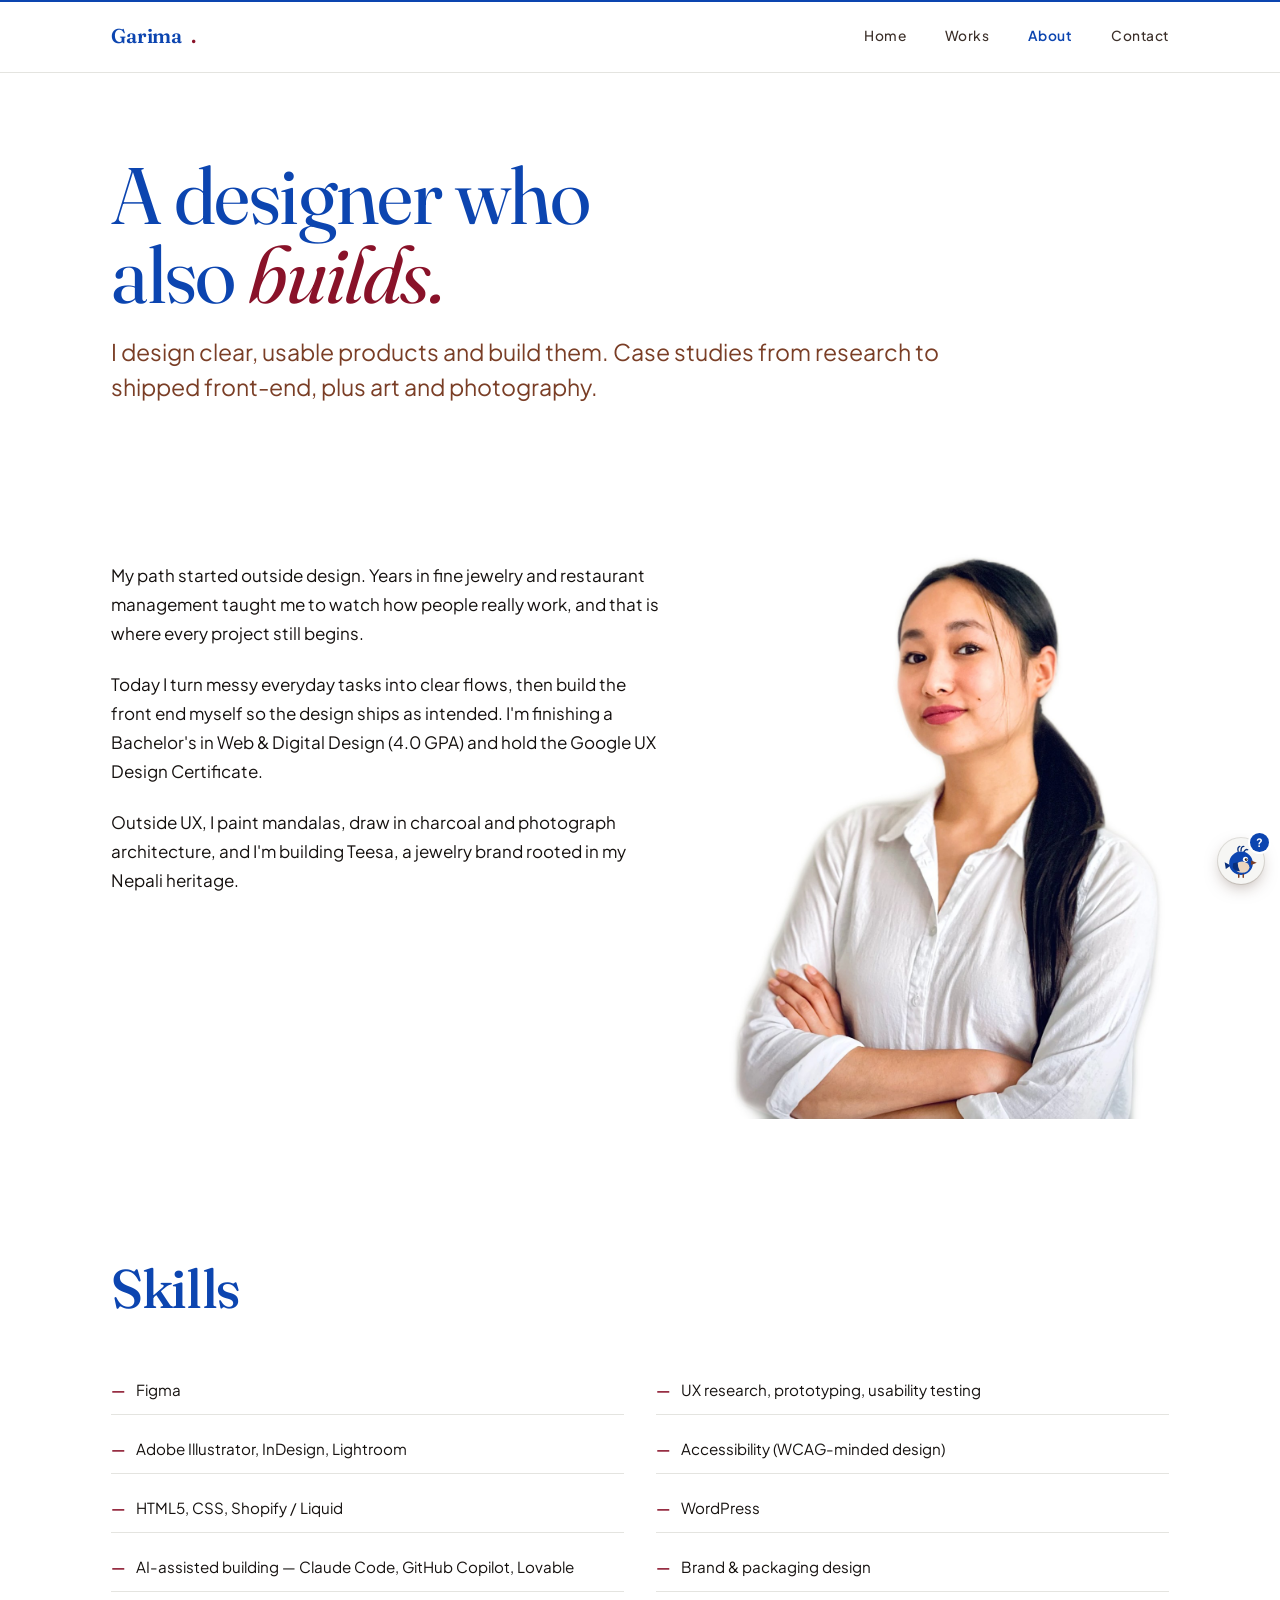
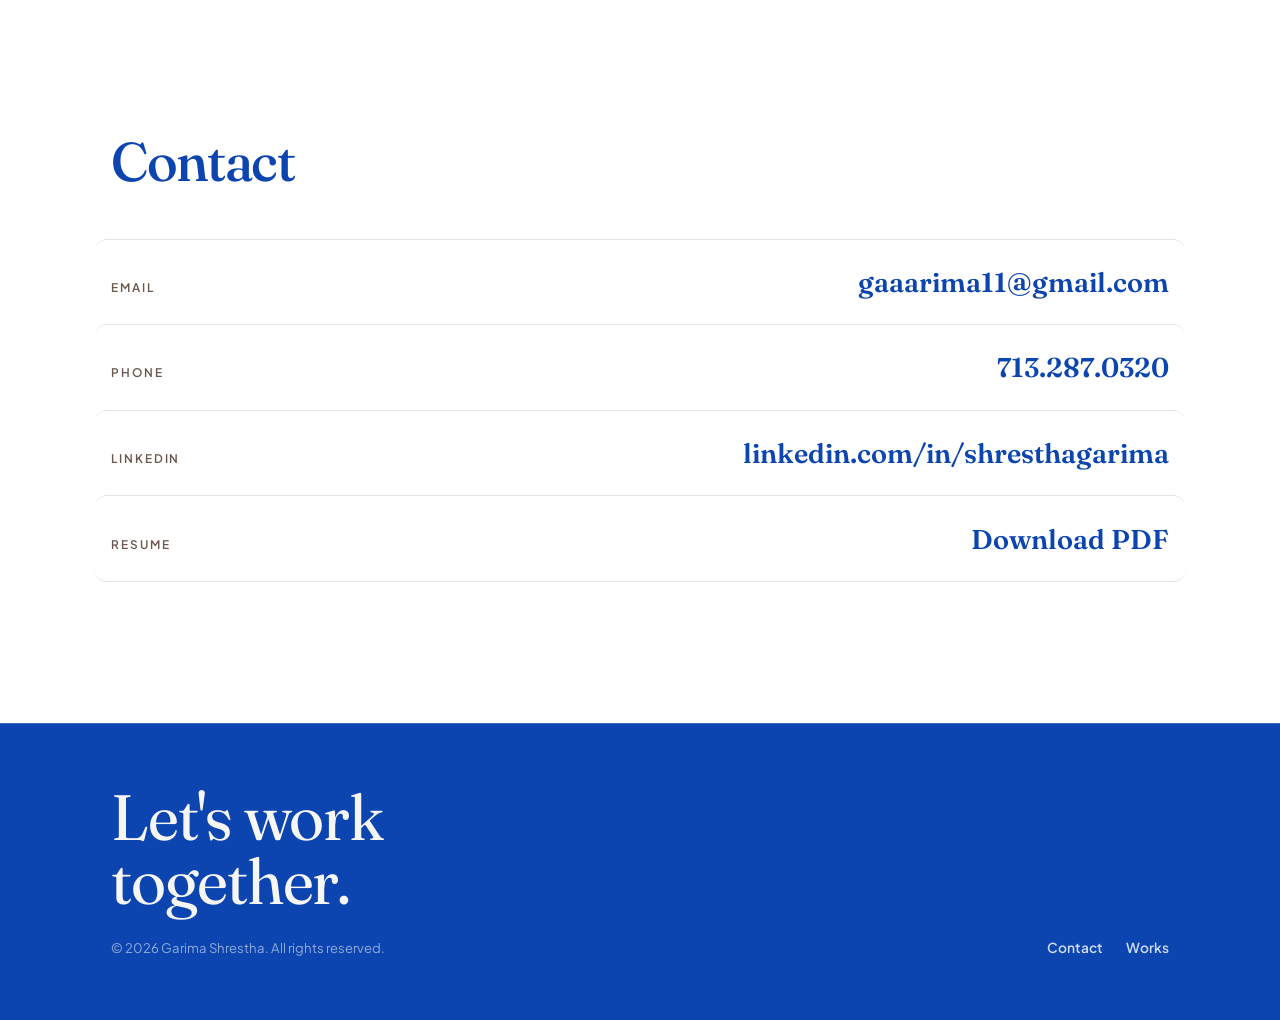
==== about.html @ 4a45112f "About: first paragraph matches the body text size and colour Co-Authored-By: Claude Opus 5.5 <norepl" ====
<!DOCTYPE html>
<html lang="en">
<head>
  <meta charset="UTF-8" />
  <meta name="viewport" content="width=device-width, initial-scale=1.0" />
  <title>About — Garima Shrestha</title>
  <meta name="description" content="UX & digital designer blending empathy with the right technology — from research and flows to prototypes, testing and shipped front-end." />
  <meta name="theme-color" content="#0C45B0" />
  <meta property="og:type" content="website" />
  <meta property="og:site_name" content="Garima Shrestha" />
  <meta property="og:title" content="About — Garima Shrestha" />
  <meta property="og:description" content="UX & digital designer blending empathy with the right technology — from research and flows to prototypes, testing and shipped front-end." />
  <meta name="twitter:card" content="summary" />
  <link rel="preconnect" href="https://fonts.googleapis.com" />
  <link rel="preconnect" href="https://fonts.gstatic.com" crossorigin />
  <link href="https://fonts.googleapis.com/css2?family=Fraunces:ital,opsz,wght@0,9..144,400;0,9..144,500;0,9..144,600;1,9..144,400;1,9..144,500&family=Plus+Jakarta+Sans:wght@400;500;600;700&display=swap" rel="stylesheet" />
  <link rel="stylesheet" href="styles.css" />
  <link rel="icon" type="image/png" sizes="64x64" href="assets/favicon-64.png" media="(prefers-color-scheme: light)" />
  <link rel="icon" type="image/png" sizes="64x64" href="assets/favicon-64-white.png" media="(prefers-color-scheme: dark)" />
  <link rel="apple-touch-icon" href="assets/apple-touch-icon.png" />
</head>
<body>
  <a class="skip-link" href="#main">Skip to content</a>
  <header class="site-head">
    <div class="wrap nav">
      <a href="index.html" class="brand">Garima<span class="dot">.</span></a>
      <button class="nav-toggle" aria-label="Menu" aria-expanded="false">≡</button>
      <nav class="nav-links" aria-label="Primary">
        <a href="index.html">Home</a>
        <a href="work.html">Works</a>
        <a href="about.html" aria-current="page">About</a>
        <a href="contact.html">Contact</a>
      </nav>
    </div>
  </header>

  <main id="main">
    <section class="hero wrap cs-hero">
      <h1 class="cs-title reveal" data-delay="1" style="margin-top:1.2rem;">A designer who<br />also <span class="serif-it accent">builds.</span></h1>
      <p class="lead reveal" data-delay="2" style="margin-top:1.4rem;">I design clear, usable products and build them. Case studies from research to shipped front-end, plus art and photography.</p>
    </section>

    <section class="section--tight wrap">
      <div class="about-grid">
        <div class="cs-body">
          <p class="reveal">My path started outside design. Years in fine jewelry and restaurant management taught me to watch how people really work, and that is where every project still begins.</p>
          <p class="reveal" style="margin-top:1.4rem;">Today I turn messy everyday tasks into clear flows, then build the front end myself so the design ships as intended. I'm finishing a Bachelor's in Web &amp; Digital Design (4.0 GPA) and hold the Google UX Design Certificate.</p>
          <p class="reveal" style="margin-top:1.4rem;">Outside UX, I paint mandalas, draw in charcoal and photograph architecture, and I'm building Teesa, a jewelry brand rooted in my Nepali heritage.</p>
        </div>
        <div class="reveal" data-delay="1">
          <img class="portrait" src="assets/garima.jpg" width="1100" height="1429" alt="Portrait of Garima Shrestha in a white shirt with arms crossed, smiling." />
        </div>
      </div>
    </section>

    <section class="section--tight wrap">
      <div class="sec-head reveal">
        <h2>Skills</h2>
      </div>
      <ul class="skills-grid reveal">
        <li>Figma</li>
        <li>UX research, prototyping, usability testing</li>
        <li>Adobe Illustrator, InDesign, Lightroom</li>
        <li>Accessibility (WCAG-minded design)</li>
        <li>HTML5, CSS, Shopify / Liquid</li>
        <li>WordPress</li>
        <li>AI-assisted building — Claude Code, GitHub Copilot, Lovable</li>
        <li>Brand &amp; packaging design</li>
      </ul>
    </section>

    <section class="section--tight wrap">
      <div class="sec-head reveal">
        <h2>Contact</h2>
      </div>
      <ul class="contact-list reveal">
        <li><span class="k">Email</span><a class="v link-underline" href="mailto:gaaarima11@gmail.com">gaaarima11@gmail.com</a></li>
        <li><span class="k">Phone</span><a class="v link-underline" href="tel:+17132870320">713.287.0320</a></li>
        <li><span class="k">LinkedIn</span><a class="v link-underline" href="https://www.linkedin.com/in/shresthagarima" target="_blank" rel="noopener">linkedin.com/in/shresthagarima</a></li>
        <li><span class="k">Resume</span><a class="v link-underline" href="assets/Garima-Shrestha-Resume.pdf" download>Download PDF</a></li>
      </ul>
    </section>
  </main>

  <footer class="site-foot">
    <div class="wrap foot-grid">
      <div>
        <div class="foot-big">Let's work<br />together.</div>
        <div class="foot-meta" style="margin-top:1.5rem;">© 2026 Garima Shrestha. All rights reserved.</div>
      </div>
      <div class="foot-links">
        <a href="contact.html" class="link-underline">Contact</a>
        <a href="work.html" class="link-underline">Works</a>
      </div>
    </div>
  </footer>

  <script src="main.js"></script>
  <script src="assistant.js" defer></script>
</body>
</html>
---- styles.css ----
/* ============================================================
   Garima Shrestha — Portfolio
   Aesthetic: UX portfolio · indigo gradient, device frames, peach accent
   ============================================================ */

:root {
  /* Palette: blue #0C45B0 · cream #F9ECE5 · terracotta #7A3E26 · ochre #B46921 · red #891229, plus black and white */
  --ivory:      #FFFFFF;   /* page background */
  --ivory-2:    #F6F6F4;   /* faded white bands */
  --paper:      #F6F6F4;   /* faded white cards and panels */
  --ink:        #15110F;   /* body text */
  --ink-soft:   #3B2F29;
  --muted:      #6A564B;
  --line:       #E4E4E0;
  --sub:        #7A3E26;   /* terracotta: subtitles */

  --claret:     #0C45B0;   /* primary blue: homepage + headlines */
  --claret-dk:  #082F7C;
  --red:        #891229;   /* accent */
  --ochre:      #B46921;
  --gold:       #891229;
  --gold-soft:  #E9C9CC;
  --emerald:    #0C45B0;
  --emerald-dk: #082F7C;

  --obsidian:   #0C45B0;
  --obsidian-2: #0A3A96;
  --obsidian-line: #3A6CC8;

  --grad-brand: linear-gradient(90deg, var(--claret), var(--claret));
  --lav: #B9C8E6;
  --lav-soft: #F6F6F4;
  --grad-warm:  linear-gradient(135deg, var(--claret) 0%, var(--claret-dk) 100%);
  --grad-mesh: none;

  /* Type */
  --display: "Fraunces", Georgia, "Times New Roman", serif;
  --body: "Plus Jakarta Sans", -apple-system, BlinkMacSystemFont, sans-serif;

  /* Space */
  --maxw: 1180px;
  --gut: clamp(1.25rem, 4vw, 4rem);
  --radius: 20px;
  --radius-sm: 12px;

  /* Shadow — tinted, not flat black */
  --shadow-sm: 0 2px 10px -4px rgba(90, 45, 25, 0.16);
  --shadow-md: 0 20px 44px -18px rgba(12, 69, 176, 0.28);
  --shadow-gold: 0 16px 34px -14px rgba(12, 69, 176, 0.3);
  --shadow-lg: 0 34px 70px -24px rgba(90, 45, 25, 0.35);

  --ease: cubic-bezier(0.22, 1, 0.36, 1);
}

/* ---------- Reset ---------- */
*, *::before, *::after { box-sizing: border-box; margin: 0; padding: 0; }
html { scroll-behavior: smooth; -webkit-text-size-adjust: 100%; }
body {
  background: var(--ivory);
  color: var(--ink);
  font-family: var(--body);
  font-size: clamp(1rem, 0.95rem + 0.2vw, 1.075rem);
  line-height: 1.65;
  font-weight: 400;
  -webkit-font-smoothing: antialiased;
  text-rendering: optimizeLegibility;
  overflow-x: hidden;
}

::selection { background: var(--claret); color: var(--ivory); }

/* Custom scrollbar */
html { scrollbar-color: var(--gold) var(--ivory-2); scrollbar-width: thin; }
::-webkit-scrollbar { width: 11px; height: 11px; }
::-webkit-scrollbar-track { background: var(--ivory-2); }
::-webkit-scrollbar-thumb { background: linear-gradient(var(--gold-soft), var(--gold)); border-radius: 20px; border: 3px solid var(--ivory-2); }
::-webkit-scrollbar-thumb:hover { background: var(--claret); }

/* Signature top hairline */
body::after {
  content: "";
  position: fixed; inset: 0 0 auto 0;
  height: 3px; z-index: 60;
  background: var(--grad-brand);
}

/* Subtle paper grain + soft mesh glow */
body::before {
  content: "";
  position: fixed;
  inset: 0;
  pointer-events: none;
  z-index: 1;
  opacity: 0.045;
  background-image: url("data:image/svg+xml,%3Csvg xmlns='http://www.w3.org/2000/svg' width='160' height='160'%3E%3Cfilter id='n'%3E%3CfeTurbulence type='fractalNoise' baseFrequency='0.9' numOctaves='2'/%3E%3C/filter%3E%3Crect width='100%25' height='100%25' filter='url(%23n)'/%3E%3C/svg%3E");
}

img { max-width: 100%; display: block; }
a { color: inherit; text-decoration: none; }

:focus-visible {
  outline: 2px solid var(--emerald);
  outline-offset: 3px;
  border-radius: 4px;
}

/* ---------- Layout ---------- */
.wrap { max-width: var(--maxw); margin-inline: auto; padding-inline: var(--gut); }
.section { padding-block: clamp(4rem, 9vw, 8rem); position: relative; }
.section--tight { padding-block: clamp(3rem, 6vw, 5rem); }

/* ---------- Typography ---------- */
h1, h2, h3, h4 { font-family: var(--display); font-weight: 500; line-height: 1.04; letter-spacing: -0.01em; }
.display {
  font-size: clamp(3rem, 9vw, 7.5rem);
  font-weight: 400;
  font-optical-sizing: auto;
  line-height: 0.94;
  letter-spacing: -0.025em;
}
h2 { font-size: clamp(2rem, 4.5vw, 3.4rem); font-weight: 400; }
h3 { font-size: clamp(1.35rem, 2.4vw, 1.85rem); }
h4 { font-size: 1.15rem; font-family: var(--body); font-weight: 600; letter-spacing: 0.01em; }

p { max-width: 64ch; }
.lead { font-size: clamp(1.15rem, 1.8vw, 1.45rem); line-height: 1.5; color: var(--ink-soft); max-width: 52ch; }

em, .italic { font-style: italic; }
.serif-it { font-family: var(--display); font-style: italic; font-weight: 400; }

.eyebrow {
  font-size: 0.74rem;
  letter-spacing: 0.28em;
  text-transform: uppercase;
  font-weight: 600;
  color: var(--claret);
  display: inline-flex;
  align-items: center;
  gap: 0.7rem;
}
.eyebrow::before {
  content: "";
  width: 1.8rem; height: 2px;
  background: var(--claret);
  border-radius: 2px;
  display: inline-block;
}

.accent {
  background: var(--grad-warm);
  background-clip: text;
  -webkit-background-clip: text;
  color: var(--claret);
  -webkit-text-fill-color: transparent;
}
.text-muted { color: var(--muted); }

/* ---------- Links / buttons ---------- */
.link-underline { display: inline-block; font-weight: 600; color: var(--claret); transition: color .2s var(--ease); }
.link-underline:hover { color: var(--obsidian); }

.btn {
  display: inline-flex; align-items: center; gap: 0.6rem;
  font-family: var(--body); font-weight: 600; font-size: 0.92rem;
  letter-spacing: 0.02em;
  padding: 0.95rem 1.7rem;
  border: 1px solid transparent;
  border-radius: 100px;
  background: linear-gradient(135deg, var(--claret), var(--claret-dk));
  color: var(--ivory);
  cursor: pointer;
  box-shadow: var(--shadow-sm);
  transition: box-shadow 0.4s var(--ease), transform 0.4s var(--ease), background 0.4s var(--ease);
}
.btn:hover { background: linear-gradient(135deg, var(--gold), var(--claret)); box-shadow: var(--shadow-md); transform: translateY(-2px); }
.btn--ghost { background: transparent; color: var(--ink); border-color: var(--line); box-shadow: none; }
.btn--ghost:hover { background: var(--ink); border-color: var(--ink); color: var(--ivory); box-shadow: var(--shadow-lg); transform: translateY(-2px); }
.btn .arrow { transition: transform 0.4s var(--ease); }
.btn:hover .arrow { transform: translate(3px, -3px); }

/* ---------- Header / nav ---------- */
.site-head {
  position: sticky; top: 0; z-index: 50;
  background: color-mix(in srgb, var(--ivory) 78%, transparent);
  backdrop-filter: blur(14px) saturate(1.3);
  border-bottom: 1px solid var(--line);
}
.nav {
  display: flex; align-items: center; justify-content: space-between;
  height: 72px;
}
.brand {
  font-family: var(--display);
  font-size: 1.25rem; font-weight: 600;
  letter-spacing: -0.01em;
  display: inline-flex; align-items: baseline; gap: 0.55rem;
}
.brand .dot { color: var(--claret); }
.nav-links { display: flex; gap: clamp(1.2rem, 3vw, 2.6rem); align-items: center; }
.nav-links a {
  font-size: 0.86rem; letter-spacing: 0.04em; font-weight: 500;
  color: var(--ink-soft);
  position: relative; padding-block: 0.4rem;
  transition: color 0.3s var(--ease);
}
.nav-links a:hover { color: var(--ink); }
.nav-links a[aria-current="page"] { color: var(--claret); font-weight: 600; }

.nav-toggle { display: none; background: none; border: 0; cursor: pointer; font-size: 1.4rem; color: var(--ink); }

/* ---------- Hero ---------- */
.hero { position: relative; padding-top: clamp(3rem, 7vw, 6rem); padding-bottom: clamp(3rem, 6vw, 5rem); }
.hero::before {
  content: "";
  position: absolute; inset: -2rem -1rem auto -1rem;
  height: min(640px, 90%);
  background: var(--grad-mesh);
  z-index: -1;
  pointer-events: none;
}
.hero-grid {
  display: grid;
  grid-template-columns: 1.15fr 0.85fr;
  gap: clamp(2rem, 5vw, 4.5rem);
  align-items: center;
}
.hero .display .ln { display: block; overflow: hidden; }
.hero-sub { margin-top: 1.8rem; max-width: 46ch; }
.hero-cta { margin-top: 2.4rem; display: flex; gap: 1rem; flex-wrap: wrap; }

.hero-art {
  position: relative;
  aspect-ratio: 4 / 5;
  border-radius: var(--radius);
  background:
    radial-gradient(120% 100% at 75% 6%, color-mix(in srgb, var(--gold-soft) 45%, transparent), transparent 55%),
    radial-gradient(90% 90% at 0% 100%, color-mix(in srgb, var(--emerald) 20%, transparent), transparent 60%),
    linear-gradient(160deg, var(--paper), var(--ivory-2));
  box-shadow: var(--shadow-lg);
  overflow: hidden;
  display: grid; place-items: center;
}


/* ---------- Image frames (swap for real <img>) ---------- */
.frame {
  position: relative;
  border-radius: var(--radius);
  background:
    radial-gradient(85% 70% at 88% 6%, color-mix(in srgb, var(--gold-soft) 24%, transparent), transparent 60%),
    linear-gradient(160deg, var(--paper), var(--ivory-2));
  display: grid; place-items: center;
  text-align: center;
  color: var(--muted);
  overflow: hidden;
  aspect-ratio: 16 / 10;
  box-shadow: var(--shadow-sm);
}
.frame--tall { aspect-ratio: 3 / 4; }
.frame--wide { aspect-ratio: 21 / 9; }
.frame__cap {
  font-size: 0.78rem; letter-spacing: 0.12em; text-transform: uppercase;
  padding: 1rem 1.4rem;
  background: color-mix(in srgb, var(--paper) 82%, transparent);
  border: 1px solid var(--line);
  border-radius: 100px;
}
.frame img { width: 100%; height: 100%; object-fit: cover; }

/* ---------- Featured / project tiles ---------- */
.tiles { display: grid; grid-template-columns: repeat(3, 1fr); gap: clamp(1rem, 2.5vw, 2rem); }
.tile {
  display: block;
  border-radius: var(--radius);
  background: var(--paper);
  box-shadow: var(--shadow-sm);
  overflow: hidden;
  transition: transform 0.5s var(--ease), box-shadow 0.5s var(--ease);
}
.tile:hover { transform: translateY(-8px); box-shadow: var(--shadow-md); }
.tile__img { aspect-ratio: 4 / 3; overflow: hidden; position: relative; }
.tile__img .frame { clip-path: none; border-radius: 0; height: 100%; aspect-ratio: auto; box-shadow: none; }
.tile__img::after {
  content: "";
  position: absolute; inset: 0;
  background: linear-gradient(200deg, transparent 55%, color-mix(in srgb, var(--claret) 30%, transparent));
  opacity: 0; transition: opacity 0.5s var(--ease);
}
.tile:hover .tile__img::after { opacity: 1; }
.tile__img img { transition: transform 0.7s var(--ease); width:100%; height:100%; object-fit:cover; }
.tile:hover .tile__img img { transform: scale(1.06); }
.tile__body { padding: 1.5rem 1.5rem 1.7rem; }
.tile__kicker { font-size: 0.72rem; letter-spacing: 0.18em; text-transform: uppercase; color: var(--emerald); font-weight: 600; }
.tile__title { font-family: var(--display); font-size: 1.5rem; margin-top: 0.5rem; }
.tile__desc { color: var(--ink-soft); font-size: 0.95rem; margin-top: 0.55rem; }
.tile__more { margin-top: 1.1rem; font-size: 0.85rem; font-weight: 600; display: inline-flex; gap: 0.4rem; color: var(--claret); }
.tile:hover .tile__more .arrow { transform: translateX(4px); }
.tile__more .arrow { transition: transform 0.4s var(--ease); }

/* ---------- Work list (editorial rows) ---------- */
.work-row {
  display: grid; grid-template-columns: 0.4fr 1.4fr 1.2fr auto;
  gap: 1.5rem; align-items: center;
  padding: 2rem 1rem;
  margin-inline: -1rem;
  border-top: 1px solid var(--line);
  border-radius: var(--radius-sm);
  transition: padding-left 0.45s var(--ease), background 0.45s var(--ease);
}
.work-list .work-row:last-child { border-bottom: 1px solid var(--line); }
.work-row:hover { padding-left: 1.8rem; background: color-mix(in srgb, var(--claret) 5%, transparent); }
.work-row__num {
  font-family: var(--display); font-size: 1.1rem;
  background: var(--grad-warm); background-clip: text; -webkit-background-clip: text; color: var(--gold); -webkit-text-fill-color: transparent;
}
.work-row__title { font-family: var(--display); font-size: clamp(1.6rem, 3vw, 2.4rem); }
.work-row__desc { color: var(--ink-soft); font-size: 0.95rem; }
.work-row__cta { font-size: 1.6rem; color: var(--claret); transition: transform 0.4s var(--ease); }
.work-row:hover .work-row__cta { transform: translate(4px, -4px) rotate(8deg); }

/* ---------- Case study ---------- */
.cs-hero { padding-top: clamp(2.5rem, 5vw, 4rem); }
.cs-title { font-size: clamp(2.4rem, 6.5vw, 5rem); font-weight: 400; line-height: 0.98; letter-spacing: -0.02em; max-width: 16ch; }
.cs-tagline { font-style: italic; font-family: var(--display); font-size: clamp(1.15rem, 2vw, 1.5rem); color: var(--ink-soft); margin-top: 1.4rem; max-width: 50ch; }

.snapshot {
  display: grid; grid-template-columns: repeat(4, 1fr);
  gap: 1px; background: var(--line);
  border-radius: var(--radius-sm);
  overflow: hidden; margin-top: 2.5rem;
  box-shadow: var(--shadow-sm);
}
.snapshot__cell { background: var(--paper); padding: 1.4rem 1.5rem; transition: background 0.35s var(--ease); }
.snapshot__cell:hover { background: var(--ivory-2); }
.snapshot__k { font-size: 0.7rem; letter-spacing: 0.16em; text-transform: uppercase; color: var(--muted); font-weight: 600; }
.snapshot__v { margin-top: 0.5rem; font-size: 0.96rem; color: var(--ink); }

/* Case study content blocks */
.cs-body { max-width: none; }
.cs-body p, .cs-body li, .cs-body .cs-tagline { max-width: none; }
.cs-body h2 { margin-top: clamp(2.5rem, 5vw, 4rem); }
.cs-body h3 { margin-top: 2.4rem; color: var(--claret-dk); }
.cs-body h4 { margin-top: 1.8rem; }
.cs-body p, .cs-body ul, .cs-body ol { margin-top: 1rem; }
.cs-body ul, .cs-body ol { padding-left: 1.3rem; }
.cs-body li { margin-top: 0.5rem; padding-left: 0.3rem; }
.cs-body li::marker { color: var(--gold); }
.cs-body strong { font-weight: 600; }

.phase-tag {
  display: inline-block; font-size: 0.72rem; letter-spacing: 0.16em; text-transform: uppercase;
  font-weight: 600; color: var(--paper);
  background: var(--grad-warm);
  border-radius: 100px;
  padding: 0.35rem 0.95rem; margin-bottom: 0.4rem;
  box-shadow: var(--shadow-gold);
}

.persona {
  border-radius: var(--radius);
  background: var(--paper);
  padding: 1.8rem;
  margin-top: 1.5rem;
  box-shadow: var(--shadow-sm);
  border-left: 3px solid var(--emerald);
  transition: box-shadow 0.4s var(--ease), transform 0.4s var(--ease);
}
.persona:hover { box-shadow: var(--shadow-md); transform: translateY(-3px); }
.persona__name { font-family: var(--display); font-size: 1.4rem; }
.persona__role { font-size: 0.8rem; letter-spacing: 0.1em; text-transform: uppercase; color: var(--emerald); font-weight: 600; margin-top: 0.2rem; }
.persona__need { font-style: italic; color: var(--ink-soft); margin-top: 0.8rem; }
.persona-quotes { margin-top: 1rem; padding-left: 1.1rem; border-left: 2px solid var(--gold-soft); }
.persona-quotes p { margin-top: 0.5rem; font-style: italic; }

.pullquote {
  position: relative;
  font-family: var(--display); font-style: italic;
  font-size: clamp(1.4rem, 3vw, 2rem); line-height: 1.3;
  color: var(--ink);
  border-left: 3px solid transparent;
  border-image: var(--grad-warm) 1;
  padding: 0.4rem 0 0.4rem 1.8rem;
  margin-block: 2.4rem;
  max-width: none;
}
.pullquote::before {
  content: "“";
  position: absolute; left: -0.15em; top: -0.5rem;
  font-size: 3.5rem; color: var(--gold-soft);
  font-family: var(--display);
  z-index: -1;
}
.pullquote cite { display: block; font-style: normal; font-family: var(--body); font-size: 0.85rem; letter-spacing: 0.06em; color: var(--muted); margin-top: 1rem; }

.fig { margin-block: 2rem; }
.fig figcaption { font-size: 0.78rem; color: var(--muted); margin-top: 0.7rem; letter-spacing: 0.04em; }

/* TODO markers for placeholders to replace */
.todo {
  background: color-mix(in srgb, var(--gold-soft) 35%, transparent);
  border-bottom: 1px dashed var(--gold);
  padding: 0 0.25em; border-radius: 4px;
  font-style: normal;
}

/* ---------- About ---------- */
.about-grid { display: grid; grid-template-columns: 1fr 0.8fr; gap: clamp(2rem, 5vw, 4.5rem); align-items: start; }
.skills-grid { display: grid; grid-template-columns: repeat(2, 1fr); gap: 0.6rem 2rem; margin-top: 1.2rem; }
.skills-grid li { list-style: none; padding: 0.7rem 0; border-bottom: 1px solid var(--line); font-size: 0.95rem; display:flex; gap:0.6rem; transition: padding-left 0.3s var(--ease), color 0.3s var(--ease); }
.skills-grid li::before { content: "—"; color: var(--gold); font-weight: 600; }
.skills-grid li:hover { padding-left: 0.4rem; color: var(--claret); }

/* ---------- Contact ---------- */
.contact-list { list-style: none; margin-top: 1.5rem; }
.contact-list li { padding: 1.2rem 1rem; margin-inline: -1rem; border-top: 1px solid var(--line); display: flex; justify-content: space-between; align-items: baseline; gap: 1rem; flex-wrap: wrap; border-radius: var(--radius-sm); transition: background 0.35s var(--ease), padding-left 0.35s var(--ease); }
.contact-list li:last-child { border-bottom: 1px solid var(--line); }
.contact-list li:hover { background: color-mix(in srgb, var(--emerald) 6%, transparent); padding-left: 1.6rem; }
.contact-list .k { font-size: 0.74rem; letter-spacing: 0.16em; text-transform: uppercase; color: var(--muted); font-weight: 600; }
.contact-list .v { font-family: var(--display); font-size: clamp(1.2rem, 2.5vw, 1.7rem); }

/* ---------- Footer — dark contrast ---------- */
.site-foot {
  background: var(--obsidian);
  color: var(--ivory);
  border-top: 1px solid var(--obsidian-line);
  padding-block: 3.8rem;
  margin-top: clamp(3rem, 6vw, 5rem);
  position: relative;
  overflow: hidden;
}
.site-foot::before {
  content: "";
  display: none;
}
.site-foot::after {
  content: "";
  position: absolute; inset: -30% -10% auto auto;
  width: 55%; aspect-ratio: 1;
  background: radial-gradient(circle, color-mix(in srgb, var(--claret) 35%, transparent), transparent 70%);
  pointer-events: none;
}
.foot-grid { display: flex; justify-content: space-between; align-items: flex-end; gap: 2rem; flex-wrap: wrap; position: relative; z-index: 1; }
.foot-big { font-family: var(--display); font-size: clamp(2rem, 6vw, 4rem); font-weight: 400; line-height: 1; letter-spacing: -0.02em; color: var(--paper); }
.foot-meta { font-size: 0.82rem; color: color-mix(in srgb, var(--ivory) 55%, transparent); }
.foot-links { display: flex; gap: 1.4rem; font-size: 0.86rem; font-weight: 500; }
.foot-links a { color: color-mix(in srgb, var(--ivory) 80%, transparent); }
.foot-links a:hover { color: var(--gold-soft); }

/* ---------- Section heading helper ---------- */
.sec-head { max-width: 640px; margin-bottom: clamp(2rem, 4vw, 3rem); }
.sec-head h2 { margin-top: 0.9rem; }

/* ---------- Reveal animation ---------- */
.reveal { opacity: 0; transform: translateY(22px); transition: opacity 0.9s var(--ease), transform 0.9s var(--ease); }
.reveal.in { opacity: 1; transform: none; }
[data-delay="1"] { transition-delay: 0.08s; }
[data-delay="2"] { transition-delay: 0.16s; }
[data-delay="3"] { transition-delay: 0.24s; }
[data-delay="4"] { transition-delay: 0.32s; }

@media (prefers-reduced-motion: reduce) {
  * { animation: none !important; transition: none !important; }
  .reveal { opacity: 1; transform: none; }
}

/* ---------- Responsive ---------- */
@media (max-width: 900px) {
  .hero-grid { grid-template-columns: 1fr; }
  .hero-art { aspect-ratio: 16/11; order: -1; }
  .about-grid { grid-template-columns: 1fr; }
  .tiles { grid-template-columns: 1fr; }
  .snapshot { grid-template-columns: repeat(2, 1fr); }
  .work-row { grid-template-columns: auto 1fr auto; }
  .work-row__desc { display: none; }
}
@media (max-width: 640px) {
  .nav-links {
    position: fixed; inset: 72px 0 auto 0;
    flex-direction: column; align-items: flex-start; gap: 0;
    background: var(--paper); border-bottom: 1px solid var(--line);
    padding: 0.5rem var(--gut) 1.5rem;
    transform: translateY(-130%); transition: transform 0.5s var(--ease);
    z-index: 40;
  }
  .nav-links.open { transform: none; }
  .nav-links a { width: 100%; padding: 0.9rem 0; border-bottom: 1px solid var(--line); font-size: 1rem; }
  .nav-toggle { display: block; }
  .skills-grid { grid-template-columns: 1fr; }
  .snapshot { grid-template-columns: 1fr; }
  .contact-list li { flex-direction: column; gap: 0.3rem; }
}

/* ---------- Accessibility: skip link ---------- */
.skip-link { position: absolute; left: 1rem; top: -4rem; z-index: 100; background: var(--ink); color: var(--ivory); padding: 0.7rem 1.1rem; border-radius: var(--radius-sm); font-weight: 600; transition: top 0.25s var(--ease); }
.skip-link:focus { top: 1rem; }

/* ---------- Home: proof strip, process, CTA ---------- */
.proof { list-style: none; display: grid; grid-template-columns: repeat(4, 1fr); border-block: 1px solid var(--line); margin-top: clamp(1rem, 3vw, 2rem); }
.proof li { padding: 1.6rem 1.2rem; display: flex; flex-direction: column; gap: 0.3rem; border-left: 1px solid var(--line); }
.proof li:first-child { border-left: 0; padding-left: 0; }
.proof strong { font-family: var(--display); font-weight: 400; font-size: clamp(1.5rem, 3vw, 2.2rem); color: var(--claret); line-height: 1.1; }
.proof span { font-size: 0.82rem; color: var(--ink-soft); }

.steps { list-style: none; display: grid; grid-template-columns: repeat(3, 1fr); gap: clamp(1.2rem, 3vw, 2.5rem); }
.steps li { border-top: 2px solid var(--gold); padding-top: 1.2rem; }
.steps__n { font-family: var(--display); font-style: italic; color: var(--gold); font-size: 1.1rem; }
.steps h3 { margin: 0.4rem 0 0.7rem; }
.steps p { color: var(--ink-soft); font-size: 0.97rem; }

.cta-band { display: flex; justify-content: space-between; align-items: center; gap: 2rem; flex-wrap: wrap; padding: clamp(2rem, 5vw, 3.5rem); border-radius: var(--radius); background: var(--obsidian); color: var(--ivory); position: relative; overflow: hidden; }
.cta-band::before { content: ""; position: absolute; inset: -40% -10% auto auto; width: 50%; aspect-ratio: 1; background: radial-gradient(circle, color-mix(in srgb, var(--claret) 45%, transparent), transparent 70%); pointer-events: none; }
.cta-band > * { position: relative; }
.cta-band h2 { max-width: 20ch; font-size: clamp(1.6rem, 3.4vw, 2.4rem); }
.cta-band .eyebrow { color: var(--gold-soft); }

/* ---------- Reading progress (case studies) ---------- */
.read-progress { position: fixed; top: 0; left: 0; height: 3px; width: 100%; z-index: 70; background: var(--ink); transform-origin: 0 50%; transform: scaleX(0); pointer-events: none; }

@media (max-width: 900px) {
  .proof { grid-template-columns: repeat(2, 1fr); }
  .proof li:nth-child(3) { border-left: 0; padding-left: 0; }
  .steps { grid-template-columns: 1fr; }
}

/* ---------- Case study: browser frame, cards, palette, slider (Bishal Imagery) ---------- */
.browser { border: 1px solid var(--line); border-radius: var(--radius); overflow: hidden; box-shadow: var(--shadow-lg); background: var(--paper); }
.browser__bar { display: flex; align-items: center; gap: 7px; padding: 0.7rem 0.9rem; background: var(--ivory-2); border-bottom: 1px solid var(--line); }
.browser__bar i { width: 11px; height: 11px; border-radius: 50%; background: var(--line); }
.browser__bar span { margin-left: 0.7rem; font-size: 0.74rem; color: var(--muted); }
.browser img { width: 100%; height: auto; }

.cards3 { display: grid; grid-template-columns: repeat(3, 1fr); gap: clamp(1rem, 2.5vw, 1.6rem); margin-top: 2.2rem; }
.mini, .stat { background: var(--paper); border: 1px solid var(--line); border-radius: var(--radius-sm); padding: 1.6rem; }
.mini__n { font-family: var(--display); font-style: italic; color: var(--gold); font-size: 1.3rem; }
.mini h3 { font-size: 1.2rem; margin: 0.5rem 0 0.4rem; color: var(--ink); }
.mini p { font-size: 0.93rem; color: var(--ink-soft); }
.stat { text-align: center; }
.stat b { display: block; font-family: var(--display); font-weight: 400; font-size: 2.2rem; line-height: 1; color: var(--claret); }
.stat span { display: block; margin-top: 0.6rem; font-size: 0.85rem; color: var(--ink-soft); }

.dir { display: grid; grid-template-columns: 1fr 1fr; gap: clamp(1.2rem, 4vw, 2.5rem); margin-top: 2.2rem; align-items: center; }
.swatches { display: flex; height: 120px; border-radius: var(--radius-sm); overflow: hidden; border: 1px solid var(--line); }
.swatches div { flex: 1; display: flex; align-items: flex-end; padding: 0.6rem; font-size: 0.66rem; font-weight: 600; }
.typedemo { background: var(--paper); border: 1px solid var(--line); border-radius: var(--radius-sm); padding: 1.8rem; }
.typedemo__big { font-family: "Cormorant Garamond", Georgia, serif; font-weight: 500; font-size: 2.4rem; line-height: 1; }
.typedemo__big em { color: #8b7355; }
.typedemo__small { font-family: "Jost", var(--body); font-size: 0.9rem; color: var(--ink-soft); margin-top: 0.6rem; }
.typedemo__lab { font-size: 0.68rem; letter-spacing: 0.16em; text-transform: uppercase; color: var(--muted); margin-top: 1.1rem; }

.seg { display: inline-flex; gap: 4px; margin-top: 1.8rem; padding: 4px; border: 1px solid var(--line); border-radius: 100px; background: var(--ivory-2); }
.seg__btn { font: 600 0.82rem var(--body); border: 0; background: transparent; color: var(--ink-soft); padding: 0.55rem 1.3rem; border-radius: 100px; cursor: pointer; transition: background 0.25s var(--ease), color 0.25s var(--ease); }
.seg__btn.on { background: var(--paper); color: var(--claret); box-shadow: var(--shadow-sm); }

.wf-stage { margin-top: 1.4rem; padding: clamp(1rem, 3vw, 1.8rem); text-align: center; background: var(--ivory-2); border: 1px solid var(--line); border-radius: var(--radius-sm); }
.wf-stage img { max-width: 100%; height: auto; margin-inline: auto; }
.wf-stage img.mob { max-height: 640px; width: auto; }
.wf-stage img[hidden] { display: none; }

.ba { position: relative; margin-top: 1.4rem; aspect-ratio: 16 / 9; border: 1px solid var(--line); border-radius: var(--radius-sm); overflow: hidden; background: var(--ivory-2); user-select: none; touch-action: pan-y; cursor: ew-resize; }
.ba__scene { display: none; position: absolute; inset: 0; }
.ba__scene.on { display: block; }
.ba__side { position: absolute; inset: 0; display: flex; align-items: center; justify-content: center; padding: 4%; background-color: var(--ivory-2); background-size: cover; background-position: center; }
.ba__after { clip-path: inset(0 0 0 50%); }
.ba__badge { position: absolute; top: 14px; z-index: 4; font-size: 0.7rem; font-weight: 700; letter-spacing: 0.06em; text-transform: uppercase; padding: 0.35rem 0.8rem; border-radius: 100px; }
.ba__before .ba__badge { left: 14px; background: #fbeceb; color: #a4403a; }
.ba__after .ba__badge { right: 14px; background: #e9f4ea; color: #2f7a3a; }
.ba__handle { position: absolute; top: 0; bottom: 0; left: 50%; width: 2px; background: #fff; box-shadow: 0 0 0 1px rgba(0,0,0,.1); transform: translateX(-1px); z-index: 6; cursor: ew-resize; }
.ba__grip { position: absolute; top: 50%; left: 50%; transform: translate(-50%, -50%); width: 42px; height: 42px; border-radius: 50%; background: #fff; color: var(--claret); display: flex; align-items: center; justify-content: center; box-shadow: 0 4px 14px -3px rgba(0,0,0,.4); }
.ba__handle:focus-visible .ba__grip { outline: 2px solid var(--emerald); outline-offset: 3px; }
.ba__arrow { position: absolute; top: 50%; transform: translateY(-50%); width: 34px; height: 34px; display: flex; align-items: center; justify-content: center; background: rgba(255,255,255,.9); border: 1px solid var(--claret); color: var(--claret); z-index: 3; }
.ba__dots { position: absolute; bottom: 18px; left: 50%; transform: translateX(-50%); display: flex; gap: 8px; z-index: 3; }
.ba__dots i { width: 8px; height: 8px; border-radius: 50%; background: rgba(255,255,255,.6); }
.ba__dots i.a { background: #fff; }
.ba__tag { position: absolute; bottom: 14px; z-index: 3; font-size: 0.72rem; color: #fff; background: rgba(0,0,0,.5); padding: 0.25rem 0.7rem; border-radius: 100px; }
.ba__before .ba__tag { left: 14px; }
.ba__after .ba__tag { right: 14px; }

.mock { width: 100%; max-width: 440px; background: var(--paper); border: 1px solid var(--line); border-radius: var(--radius-sm); padding: 1.3rem; }
.mock__ttl { font-family: var(--display); font-size: 1.25rem; }
.mock__sub { font-size: 0.76rem; color: var(--muted); margin-bottom: 0.9rem; }
.mock__bar { height: 28px; border-radius: 6px; background: var(--ivory-2); border: 1px solid var(--line); margin-bottom: 0.55rem; }
.mock__btn { height: 36px; border-radius: 6px; display: flex; align-items: center; justify-content: center; color: #fff; font-size: 0.78rem; font-weight: 600; }
.mock__note { font-size: 0.76rem; margin-top: 0.8rem; font-weight: 600; }
.mock__note.bad { color: #a4403a; }
.mock__note.good { color: #2f7a3a; }

.fig-note { font-size: 0.8rem; color: var(--muted); margin-top: 0.9rem; max-width: none; text-align: center; }
.cta-band .btn--ghost { color: var(--ivory); border-color: color-mix(in srgb, var(--ivory) 40%, transparent); }
.cta-band .btn--ghost:hover { background: var(--ivory); color: var(--ink); border-color: var(--ivory); }

@media (max-width: 760px) {
  .cards3, .dir { grid-template-columns: 1fr; }
  .ba { aspect-ratio: 4 / 5; }
}


/* ============ Audience paths ============ */
.is-hidden, .is-filtered { display: none !important; }
[hidden] { display: none !important; }
body { transition: opacity .28s ease; }
body.leaving { opacity: 0; }

.path-switch { display: inline-flex; gap: 2px; padding: 3px; border: 1px solid var(--line); border-radius: 999px; background: var(--paper, #fff); margin-left: auto; margin-right: 0.9rem; }
.path-switch button { font: inherit; font-size: 0.7rem; letter-spacing: 0.12em; text-transform: uppercase; border: 0; background: transparent; color: var(--ink-soft); padding: 0.4rem 0.8rem; border-radius: 999px; cursor: pointer; transition: background .25s, color .25s; }
.path-switch button.on { background: var(--claret); color: #fff; }
.path-switch button:not(.on):hover { color: var(--claret); }
.path-switch button:focus-visible { outline: 2px solid var(--claret); outline-offset: 2px; }
@media (max-width: 760px) { .path-switch { margin-right: 0.5rem; } .path-switch button { padding: 0.35rem 0.55rem; font-size: 0.62rem; } }

.path-choice { padding-block: clamp(1.5rem, 4vw, 3rem); }
.path-choice__head { text-align: center; max-width: 36rem; margin: 0 auto 1.8rem; }
.path-choice__head h2 { font-size: clamp(1.5rem, 3.4vw, 2.2rem); }
.path-choice__head p { color: var(--ink-soft); margin-top: 0.6rem; }
.path-cards { display: grid; grid-template-columns: 1fr 1fr; gap: clamp(1rem, 2.5vw, 1.6rem); }
.path-card { position: relative; display: block; text-decoration: none; color: inherit; border: 1px solid var(--line); border-radius: var(--radius, 14px); padding: clamp(1.4rem, 3vw, 2.2rem); background: var(--paper, #fff); overflow: hidden; transition: transform .35s var(--ease, ease), box-shadow .35s, border-color .35s; }
.path-card::before { content: ""; position: absolute; inset: 0; background: var(--grad-warm); opacity: 0; transition: opacity .35s; z-index: 0; }
.path-card > * { position: relative; z-index: 1; transition: color .35s; }
.path-card:hover, .path-card:focus-visible { transform: translateY(-6px); box-shadow: 0 24px 50px -26px rgba(107, 18, 48, .5); border-color: transparent; }
.path-card:hover::before, .path-card:focus-visible::before { opacity: 1; }
.path-card:hover *, .path-card:focus-visible * { color: #fff !important; }
.path-card__k { font-size: 0.7rem; letter-spacing: 0.22em; text-transform: uppercase; color: var(--claret); font-weight: 600; }
.path-card__t { font-family: var(--display); font-size: clamp(1.5rem, 3vw, 2.1rem); line-height: 1.1; margin: 0.6rem 0; }
.path-card__d { color: var(--ink-soft); font-size: 0.95rem; }
.path-card__go { display: inline-block; margin-top: 1.1rem; font-weight: 600; font-size: 0.9rem; color: var(--claret); }
.path-card__go span { display: inline-block; transition: transform .3s; }
.path-card:hover .path-card__go span { transform: translateX(6px); }
@media (max-width: 720px) { .path-cards { grid-template-columns: 1fr; } }

.filter-bar { display: flex; flex-wrap: wrap; gap: 0.5rem; margin-top: 2rem; }
.filter-bar button { font: inherit; font-size: 0.78rem; letter-spacing: 0.1em; text-transform: uppercase; padding: 0.55rem 1.1rem; border: 1px solid var(--line); border-radius: 999px; background: transparent; color: var(--ink-soft); cursor: pointer; transition: all .25s; }
.filter-bar button:hover { border-color: var(--claret); color: var(--claret); }
.filter-bar button.on { background: var(--ink); border-color: var(--ink); color: #fff; }
.filter-bar button:focus-visible { outline: 2px solid var(--claret); outline-offset: 2px; }
.path-note { margin-top: 1rem; font-size: 0.9rem; color: var(--ink-soft); }
.path-note button { font: inherit; background: none; border: 0; padding: 0; color: var(--claret); text-decoration: underline; cursor: pointer; }
@media (prefers-reduced-motion: reduce) { body, .path-card, .path-card::before { transition: none; } .path-card:hover { transform: none; } }


/* ============ Phone screen rail ============ */
.phone-rail { display: flex; gap: clamp(1rem, 2vw, 1.6rem); overflow-x: auto; scroll-snap-type: x mandatory; padding: 0.5rem 0.2rem 1.4rem; margin-top: 1.2rem; -webkit-overflow-scrolling: touch; scrollbar-width: thin; scrollbar-color: var(--claret) transparent; }
.phone-rail:focus-visible { outline: 2px solid var(--claret); outline-offset: 4px; border-radius: 12px; }
.phone { flex: 0 0 clamp(190px, 22vw, 240px); margin: 0; scroll-snap-align: start; }
.phone img { width: 100%; height: auto; border-radius: 28px; box-shadow: 0 22px 44px -22px rgba(20, 19, 46, .55); transition: transform .45s var(--ease, ease); }
.phone:hover img { transform: translateY(-8px) scale(1.02); }
.phone figcaption { margin-top: 0.8rem; font-size: 0.82rem; color: var(--ink-soft); line-height: 1.45; }
.phone figcaption b { display: block; color: var(--ink); font-size: 0.9rem; margin-bottom: 0.15rem; }
@media (prefers-reduced-motion: reduce) { .phone img { transition: none; } .phone:hover img { transform: none; } }

/* ============ Case-study prototypes (Pints of Joy) ============ */
.proto-tabs { display: flex; flex-wrap: wrap; gap: 0.45rem; margin: 1.2rem 0 1rem; }
.proto-tabs button { font: inherit; font-size: 0.76rem; letter-spacing: 0.08em; text-transform: uppercase; padding: 0.45rem 0.95rem; border: 1px solid var(--line); border-radius: 999px; background: transparent; color: var(--ink-soft); cursor: pointer; transition: all .25s; }
.proto-tabs button:hover { border-color: var(--claret); color: var(--claret); }
.proto-tabs button.on { background: var(--ink); border-color: var(--ink); color: #fff; }
.proto-tabs button:focus-visible, .ba2 input:focus-visible + .ba2__knob { outline: 2px solid var(--claret); outline-offset: 2px; }
.proto-note { font-size: 0.82rem; color: var(--muted); margin-top: 0.7rem; }

/* before/after */
.ba2 { --pos: 50%; position: relative; aspect-ratio: 2940 / 1800; border-radius: 12px; overflow: hidden; border: 1px solid var(--line); box-shadow: var(--shadow-sm, 0 8px 24px -14px rgba(0,0,0,.4)); touch-action: pan-y; user-select: none; background: #fff; }
.ba2 img { position: absolute; inset: 0; width: 100%; height: 100%; object-fit: cover; object-position: top left; pointer-events: none; }
.ba2__before { position: absolute; inset: 0; clip-path: inset(0 calc(100% - var(--pos)) 0 0); }
.ba2__line { position: absolute; top: 0; bottom: 0; left: var(--pos); width: 2px; margin-left: -1px; background: #fff; box-shadow: 0 0 0 1px rgba(0,0,0,.2); pointer-events: none; }
.ba2__knob { position: absolute; top: 50%; left: var(--pos); width: 44px; height: 44px; margin: -22px 0 0 -22px; border-radius: 50%; background: #fff; box-shadow: 0 4px 14px rgba(0,0,0,.35); display: grid; place-items: center; font-size: 1rem; color: var(--ink); pointer-events: none; }
.ba2 input { position: absolute; inset: 0; width: 100%; height: 100%; opacity: 0; cursor: ew-resize; margin: 0; }
.ba2__tag { position: absolute; top: 10px; padding: 0.3rem 0.7rem; border-radius: 999px; background: rgba(20,16,14,.75); color: #fff; font-size: 0.65rem; letter-spacing: 0.14em; text-transform: uppercase; pointer-events: none; z-index: 2; }
.ba2__tag--l { left: 10px; } .ba2__tag--r { right: 10px; }

/* lo-fi prototype */
.lofi { border: 1px solid var(--line); border-radius: 12px; background: #f4f1ec; padding: clamp(0.8rem, 2vw, 1.4rem); font-family: "Helvetica Neue", Arial, sans-serif; }
.lf-screen { background: #fff; border: 1.5px solid #bbb; border-radius: 8px; padding: 1rem; min-height: 320px; color: #666; font-size: 0.8rem; }
.lf-screen h4 { font-size: 1.3rem; color: #555; margin: 0.2rem 0 0.8rem; font-family: inherit; font-weight: 700; }
.lf-nav { display: flex; flex-wrap: wrap; gap: 0.3rem; margin-bottom: 0.9rem; }
.lf-nav button, .lf-btn { font: inherit; font-size: 0.72rem; border: 0; border-radius: 999px; padding: 0.3rem 0.75rem; background: #e3e0db; color: #666; cursor: pointer; }
.lf-nav button.on { background: #888; color: #fff; }
.lf-btn { background: #888; color: #fff; padding: 0.5rem 1.1rem; font-weight: 600; }
.lf-btn:hover, .lf-nav button:hover { filter: brightness(.92); }
.lf-btn--ghost { background: #ccc; color: #555; }
.lf-row { display: grid; gap: 0.5rem; }
.lf-stats { display: grid; grid-template-columns: repeat(4, 1fr); gap: 0.5rem; margin-bottom: 0.8rem; }
.lf-stat { border: 1px solid #ccc; border-radius: 6px; padding: 0.5rem; background: #faf9f7; } .lf-stat b { display: block; font-size: 1.1rem; color: #666; }
.lf-card { border: 1px solid #ccc; border-radius: 6px; padding: 0.7rem; background: #faf9f7; margin-bottom: 0.6rem; }
.lf-in { height: 26px; border: 1px solid #ccc; border-radius: 4px; background: #fff; margin: 0.25rem 0 0.7rem; }
.lf-grid { display: grid; grid-template-columns: 1.4fr repeat(6, 1fr); gap: 3px; }
.lf-grid i { height: 18px; background: #fff; border: 1px solid #ccc; border-radius: 3px; display: block; } .lf-grid i.n { background: #d5d1ca; border-color: transparent; } .lf-grid i.h { background: #e3e0db; border-color: transparent; height: 14px; }
.lf-mid { max-width: 320px; margin: 0 auto; text-align: center; } .lf-mid .lf-card { text-align: left; }
@media (max-width: 640px) { .lf-stats { grid-template-columns: 1fr 1fr; } }

/* hi-fi walkthrough */
.hf { border: 1px solid var(--line); border-radius: 12px; overflow: hidden; background: var(--paper, #fff); }
.hf__bar { display: flex; align-items: center; gap: 0.5rem; padding: 0.55rem 0.9rem; background: var(--ivory-2, #f5f1ea); border-bottom: 1px solid var(--line); }
.hf__bar i { width: 10px; height: 10px; border-radius: 50%; background: #d9d2c8; display: block; } .hf__bar i:nth-child(1) { background: #ff6058; } .hf__bar i:nth-child(2) { background: #ffbd2e; } .hf__bar i:nth-child(3) { background: #28c840; }
.hf__url { margin-left: 0.6rem; font-size: 0.72rem; color: var(--muted); }
.hf__view { position: relative; background: #fff; }
.hf__img { display: block; width: 100%; height: auto; cursor: pointer; }
.hf__ctl { position: absolute; top: 50%; transform: translateY(-50%); width: 40px; height: 40px; border-radius: 50%; border: 0; background: rgba(28,20,32,.72); color: #fff; font-size: 1.1rem; cursor: pointer; }
.hf__ctl:hover { background: var(--claret); } .hf__ctl--p { left: 10px; } .hf__ctl--n { right: 10px; }
@media (prefers-reduced-motion: reduce) { .proto-tabs button { transition: none; } }

/* ============================================================
   UX-portfolio skin — indigo gradient, device frames, numbered pills
   ============================================================ */
body::before { opacity: 0.02; }
h1, h2 { letter-spacing: -0.02em; }

/* Hero: periwinkle gradient stage with italic watermark and a phone */
.hero-art {
  clip-path: none; border-radius: 28px; aspect-ratio: 5 / 6;
  background:
    radial-gradient(90% 70% at 20% 0%, #2A63CE 0%, transparent 60%),
    radial-gradient(80% 70% at 100% 100%, #082F7C 0%, transparent 55%),
    linear-gradient(160deg, #0C45B0, #0C45B0 70%, #082F7C);
  isolation: isolate;
}
.hero-art .lattice { display: none; }
.hero-art::before {
  content: "Clarity"; position: absolute; left: -4%; right: -4%; top: 40%; z-index: 0;
  font-family: var(--display); font-style: italic; font-weight: 400; text-align: center;
  font-size: clamp(5rem, 13vw, 9rem); line-height: 1; color: rgba(255,255,255,.14); pointer-events: none;
}
.hero-art .device { position: absolute; z-index: 2; width: 39%; left: 17%; top: 50%; transform: translateY(-50%) rotate(-5deg); }
.hero-art .device--b { z-index: 1; width: 31%; left: auto; right: 9%; top: 56%; transform: translateY(-50%) rotate(7deg); opacity: .98; }
.hero-art .hero-tag { position: absolute; left: 1.1rem; bottom: 1rem; z-index: 2; color: #fff; font-size: .72rem; letter-spacing: .18em; text-transform: uppercase; opacity: .85; }

/* Device frame: use around any screenshot */
.device { position: relative; border-radius: 34px; padding: 7px; background: #2a160d; box-shadow: 0 30px 60px -24px rgba(40,20,10,.6), inset 0 0 0 1.5px #5a3322; }
.device::before { content: ""; position: absolute; top: 13px; left: 50%; width: 30%; height: 14px; transform: translateX(-50%); border-radius: 10px; background: #2a160d; z-index: 2; }
.device img { width: 100%; height: auto; border-radius: 27px; box-shadow: none; display: block; }
/* Optional hand: drop a transparent PNG at assets/hand-phone.png and add class device--hand */
.device--hand { padding-bottom: 7px; }
.device--hand::after { content: ""; position: absolute; left: -22%; right: -22%; bottom: -26%; height: 46%; background: url("assets/hand-phone.png") center top / contain no-repeat; pointer-events: none; z-index: 3; }

/* Phone rails get the device frame */
.phone img { padding: 6px; background: #2a160d; border-radius: 30px; box-shadow: 0 22px 44px -22px rgba(60,30,15,.55), inset 0 0 0 1.5px #5a3322; }
.phone-rail { padding-top: 1.2rem; }

/* Numbered section pills (like "04 · Typography & Colors") */
.sec-pill { display: inline-flex; align-items: center; gap: .6rem; margin-bottom: 1.2rem; }
.sec-pill i { font-style: normal; display: grid; place-items: center; width: 34px; height: 34px; border-radius: 50%; background: var(--lav-soft); color: #7F4128; font-size: .78rem; font-weight: 600; }
.sec-pill b { font-weight: 600; font-size: .92rem; color: #fff; background: var(--obsidian); padding: .5rem 1.1rem; border-radius: 999px; }

/* Case-study sections: subtle lavender wash on alternating blocks, dots progress */
.cs-band { background: var(--lav-soft); border-radius: 28px; padding: clamp(1.5rem, 4vw, 3rem); }
.cs-band--navy { background: var(--obsidian); color: #EBD5BE; }
.cs-band--navy h3, .cs-band--navy h2 { color: #fff; }
.dots-nav { position: fixed; right: 18px; top: 50%; transform: translateY(-50%); z-index: 50; display: flex; flex-direction: column; gap: 12px; }
.dots-nav a { width: 10px; height: 10px; border-radius: 50%; background: var(--lav); opacity: .55; transition: transform .25s var(--ease), background .25s, opacity .25s; position: relative; }
.dots-nav a:hover { opacity: 1; transform: scale(1.3); }
.dots-nav a.on { background: var(--claret); opacity: 1; transform: scale(1.35); }
.dots-nav a span { position: absolute; right: 18px; top: 50%; transform: translateY(-50%); white-space: nowrap; font-size: .72rem; background: var(--obsidian); color: #fff; padding: .25rem .6rem; border-radius: 999px; opacity: 0; pointer-events: none; transition: opacity .2s; }
.dots-nav a:hover span, .dots-nav a:focus-visible span { opacity: 1; }
@media (max-width: 900px) { .dots-nav { display: none; } }
@media (max-width: 760px) { .hero-art { aspect-ratio: 1 / 1; } .hero-art .device { width: 32%; left: 18%; } .hero-art .device--b { width: 26%; } }

.foot-next { display: inline-block; transition: color .25s var(--ease); }
.foot-next span { display: inline-block; transition: transform .3s var(--ease); }
.foot-next:hover { color: var(--gold); }
.foot-next:hover span { transform: translateX(10px); }

/* Home stage hero: short, visual, says Portfolio */
.stage-wrap { padding-top: clamp(1.2rem, 3vw, 2.4rem); }
.stage { position: relative; overflow: hidden; isolation: isolate; border-radius: 32px; text-align: center; color: #fff;
  padding: clamp(2.4rem, 6vw, 4.5rem) 1.2rem 0; min-height: clamp(640px, 88vh, 820px);
  background: radial-gradient(70% 60% at 15% 0%, #2A63CE 0%, transparent 60%), radial-gradient(70% 70% at 100% 100%, #082F7C 0%, transparent 55%), linear-gradient(165deg, #0C45B0, #35319b 70%, #25226f); }
.stage__mark { position: absolute; left: 0; right: 0; top: 30%; z-index: 0; font-family: var(--display); font-style: italic; font-size: clamp(6rem, 22vw, 18rem); line-height: 1; color: rgba(255,255,255,.12); pointer-events: none; white-space: nowrap; }
.stage__top { position: relative; z-index: 2; }
.stage__pill { display: inline-block; font-size: .74rem; letter-spacing: .2em; text-transform: uppercase; padding: .5rem 1.1rem; border-radius: 999px; background: rgba(255,255,255,.16); border: 1px solid rgba(255,255,255,.28); }
.stage h1 { margin-top: 1.1rem; font-size: clamp(2.6rem, 8vw, 5.6rem); color: #fff; font-weight: 500; }
.stage__top > p { margin-top: .6rem; font-size: clamp(1.05rem, 2vw, 1.4rem); color: rgba(255,255,255,.85); }
.stage .hero-cta { justify-content: center; margin-top: 1.6rem; }
.btn--light { background: #fff; color: var(--obsidian); }
.btn--light:hover { background: var(--lav-soft); }
.btn--glass { background: rgba(255,255,255,.14); color: #fff; border: 1px solid rgba(255,255,255,.35); }
.btn--glass:hover { background: rgba(255,255,255,.24); }
.stage__phones { position: absolute; z-index: 1; left: 0; right: 0; bottom: 0; display: flex; justify-content: center; align-items: flex-end; gap: clamp(.6rem, 2.5vw, 2rem); height: 44%; }
.stage__phones .device { width: clamp(120px, 17vw, 210px); margin-bottom: -22%; transform: translateY(0) rotate(-6deg); }
.stage__phones .device:last-child { transform: rotate(6deg); }
.stage__phones .device--main { width: clamp(140px, 20vw, 250px); margin-bottom: -16%; transform: none; z-index: 2; }
@media (max-width: 640px) { .stage { min-height: 640px; } .stage__phones { height: 42%; } .stage__phones .device:not(.device--main) { width: 30%; } .stage__phones .device--main { width: 38%; } }
.path-card__t { margin-bottom: .4rem; }

/* ============ Portfolio assistant: small bird with a ? ============ */
.ask { position: fixed; right: 16px; bottom: 16px; z-index: 80; width: 46px; height: 46px; padding: 0; border: 0; border-radius: 50%; background: var(--paper); box-shadow: 0 6px 18px -6px rgba(60,30,15,.5), 0 0 0 1px var(--line); cursor: pointer; display: grid; place-items: center; transition: transform .25s var(--ease); }
.ask svg { width: 36px; height: 36px; display: block; }
.ask:hover { transform: translateY(-3px) rotate(-6deg); }
.ask:focus-visible { outline: 2px solid var(--claret); outline-offset: 3px; }
.ask__q { position: absolute; top: -5px; right: -5px; width: 19px; height: 19px; border-radius: 50%; background: var(--claret); color: #fff; font: 700 .72rem/19px var(--body); text-align: center; box-shadow: 0 0 0 2px var(--ivory); }
.ask-panel { position: fixed; right: 16px; bottom: 74px; z-index: 80; width: min(360px, calc(100vw - 32px)); max-height: min(540px, 76vh); display: flex; flex-direction: column; background: var(--paper); border: 1px solid var(--line); border-radius: 18px; overflow: hidden; box-shadow: 0 30px 60px -24px rgba(60,30,15,.5); animation: ask-in .3s var(--ease); }
.ask-panel[hidden] { display: none; }
@keyframes ask-in { from { opacity: 0; transform: translateY(14px) scale(.97); } }
.ask-panel header { display: flex; align-items: center; gap: .7rem; padding: .8rem 1rem; color: #fff; background: var(--claret); }
.ask-panel header b { display: block; font-size: .98rem; } .ask-panel header span { font-size: .74rem; opacity: .88; }
.ask-panel__av { width: 38px; height: 38px; border-radius: 50%; background: var(--paper); flex: none; display: grid; place-items: center; } .ask-panel__av svg { width: 30px; height: 30px; }
.ask-panel__x { margin-left: auto; width: 32px; height: 32px; border: 0; border-radius: 50%; background: rgba(255,255,255,.18); color: #fff; font-size: 1.3rem; line-height: 1; cursor: pointer; }
.ask-panel__log { flex: 1; overflow-y: auto; padding: 1rem; display: flex; flex-direction: column; gap: .6rem; min-height: 120px; }
.ask-msg { max-width: 88%; padding: .6rem .85rem; border-radius: 16px; font-size: .9rem; line-height: 1.5; }
.ask-msg--bot { align-self: flex-start; background: var(--ivory); color: var(--ink); border-bottom-left-radius: 4px; }
.ask-msg--me { align-self: flex-end; background: var(--claret); color: #fff; border-bottom-right-radius: 4px; }
.ask-msg__go { display: block; margin-top: .45rem; font-weight: 600; color: var(--claret); text-decoration: underline; }
.ask-dots i { display: inline-block; width: 6px; height: 6px; margin-right: 3px; border-radius: 50%; background: var(--muted); animation: ask-dot 1s infinite; } .ask-dots i:nth-child(2) { animation-delay: .15s; } .ask-dots i:nth-child(3) { animation-delay: .3s; }
@keyframes ask-dot { 50% { transform: translateY(-4px); opacity: .5; } }
.ask-panel__chips { display: flex; flex-wrap: wrap; gap: .4rem; padding: .2rem 1rem .6rem; }
.ask-panel__chips button { font: inherit; font-size: .76rem; padding: .35rem .7rem; border-radius: 999px; border: 1px solid var(--line); background: transparent; color: var(--ink); cursor: pointer; } .ask-panel__chips button:hover { background: var(--claret); color: #fff; border-color: var(--claret); }
.ask-panel__form { display: flex; gap: .5rem; padding: .6rem 1rem; border-top: 1px solid var(--line); }
.ask-panel__form input { flex: 1; min-width: 0; font: inherit; font-size: .9rem; padding: .55rem .9rem; border-radius: 999px; border: 1px solid var(--line); background: var(--ivory); color: var(--ink); } .ask-panel__form input:focus { outline: 2px solid var(--claret); outline-offset: 1px; }
.ask-panel__form button { width: 38px; height: 38px; border: 0; border-radius: 50%; background: var(--claret); color: #fff; cursor: pointer; }
.ask-panel__note { padding: 0 1rem .7rem; font-size: .68rem; color: var(--muted); }
@media (prefers-reduced-motion: reduce) { .ask, .ask-panel, .ask-dots i { animation: none; transition: none; } }
@media print { .ask, .ask-panel { display: none; } }

/* Home hero: just "Portfolio" */
.stage { min-height: clamp(420px, 66vh, 620px); display: grid; place-content: center; padding-bottom: clamp(2.4rem, 6vw, 4rem); }
.stage__mark, .stage__phones { display: none; }
.stage h1 { font-family: var(--display); font-style: italic; font-weight: 400; font-size: clamp(4.2rem, 17vw, 12rem); line-height: .95; letter-spacing: -.03em; margin: 4.2rem 0 0; }
.stage__top > p { letter-spacing: .08em; }

/* ============ Clean, modern, crisp pass ============ */
:root { --radius: 18px; --maxw: 1160px; }
body { font-size: clamp(1rem, .96rem + .15vw, 1.0625rem); line-height: 1.7; color: var(--ink); }
body::before, .hero::before { display: none; }                 /* no grain, no blurry mesh blobs */
body::after { height: 2px; background: var(--claret); }        /* single clean hairline */
html { scrollbar-color: var(--lav) transparent; }
::-webkit-scrollbar-track { background: transparent; }
::-webkit-scrollbar-thumb { background: var(--lav); border: 3px solid var(--ivory); }
.section { padding-block: clamp(4.5rem, 9vw, 7.5rem); }
.section--tight { padding-block: clamp(2.5rem, 5vw, 4rem); }
h1, h2, h3 { letter-spacing: -.025em; font-weight: 500; }
.eyebrow { letter-spacing: .16em; font-size: .72rem; }

/* crisp images: use the browser's high-quality scaler, never blurry smoothing hacks */
img { image-rendering: auto; -ms-interpolation-mode: bicubic; }
.phone img, .device img, .tile__img img, .fig img { image-rendering: -webkit-optimize-contrast; }

/* flat, hairline cards instead of heavy shadows */
.tile, .persona, .path-card, .cs-band { box-shadow: none; border: 1px solid var(--line); background: var(--paper); }
.tile:hover, .path-card:hover { transform: translateY(-4px); box-shadow: 0 18px 40px -22px rgba(60,30,15,.28); border-color: var(--lav); }
.tile__img::after { display: none; }
.tile__img img { transition: transform .8s var(--ease); }
.tile:hover .tile__img img { transform: scale(1.03); }
.tile__body { padding: 1.3rem 1.4rem 1.5rem; }
.tile__title { font-size: 1.35rem; }
.tile__kicker { color: var(--claret); }

/* quieter header */
.site-head { background: rgba(255,255,255,.92); backdrop-filter: saturate(1.4) blur(14px); -webkit-backdrop-filter: saturate(1.4) blur(14px); border-bottom: 1px solid var(--line); box-shadow: none; }

/* buttons: solid, no glow */
.btn { box-shadow: none; }
.btn:hover { box-shadow: 0 10px 24px -12px rgba(12,69,176,.6); }

/* stage hero: calmer gradient, no orange blob */
.stage { background: linear-gradient(160deg, #0C45B0 0%, #0C45B0 60%, #082F7C 100%); }
.stage h1 { font-weight: 400; }

/* quieter dividers, tidier proof strip, rounder device frames */
.proof { gap: 0; }
.device, .phone img { box-shadow: 0 24px 48px -26px rgba(60,30,15,.5), inset 0 0 0 1.5px #5a3322; }
.fig img, .browser { border-radius: 14px; }
::selection { background: var(--lav); color: var(--obsidian); }

/* ============ Palette roles ============ */
h1, h2, .display, .cs-title { color: var(--claret); }
.lead, .cs-tagline { color: var(--sub); }
.eyebrow, .tile__kicker { color: var(--sub); }
.eyebrow::before { background: var(--red); }
.accent { background: none; -webkit-text-fill-color: currentColor; color: var(--red); }
.brand .dot { color: var(--red); }
.link-underline:hover { color: var(--red); }
.nav-links a:hover { color: var(--red); }
.btn:hover { background: var(--red); }
::selection { background: var(--red); color: #fff; }
.site-foot { background: var(--claret); }

/* ============ Side-by-side image pairs: identical frames, image fitted, never stretched ============ */
.img-pair { display: grid; grid-template-columns: repeat(2, minmax(0, 1fr)); gap: clamp(1rem, 2.4vw, 2rem); margin-block: 2rem; max-width: calc(2 * min(74vh, 560px) + 2rem); margin-inline: auto; }
.pfig { margin: 0; min-width: 0; }
.pfig__frame { --p: clamp(.6rem, 1.4vw, 1rem); position: relative; aspect-ratio: 1 / 1; max-height: 74vh; background: var(--paper); border: 1px solid var(--line); border-radius: 14px; overflow: hidden; }
.pfig__frame img { position: absolute; inset: var(--p); width: calc(100% - 2 * var(--p)); height: calc(100% - 2 * var(--p)); object-fit: contain; display: block; border-radius: 0; }
.pfig figcaption { font-size: .8rem; color: var(--muted); margin-top: .7rem; letter-spacing: .02em; }
@media (max-width: 640px) { .img-pair { grid-template-columns: 1fr; } .pfig__frame { aspect-ratio: 4 / 3; } }
.img-pair { --g: clamp(1rem, 2.4vw, 2rem); gap: var(--g); }
.img-pair--one > .pfig { grid-column: 1 / -1; justify-self: center; width: calc((100% - var(--g)) / 2); }
@media (max-width: 640px) { .img-pair--one > .pfig { width: 100%; } }
.pfig__frame img { cursor: zoom-in; }
.zbox { position: fixed; inset: 0; z-index: 500; display: grid; place-items: center; padding: 3.5rem 1rem 1rem; background: rgba(255,255,255,.97); cursor: zoom-out; }
.zbox[hidden] { display: none; }
.zbox img { max-width: 100%; max-height: calc(100vh - 5rem); object-fit: contain; box-shadow: 0 30px 60px -30px rgba(0,0,0,.35); background: #fff; }
.zbox button { position: fixed; top: 14px; right: 18px; width: 44px; height: 44px; border-radius: 50%; border: 1px solid var(--line); background: var(--paper); font-size: 1.6rem; line-height: 1; cursor: pointer; color: var(--ink); }
.portrait { display: block; width: 100%; height: auto; max-height: 80vh; object-fit: contain; }
.brand { color: var(--claret); }
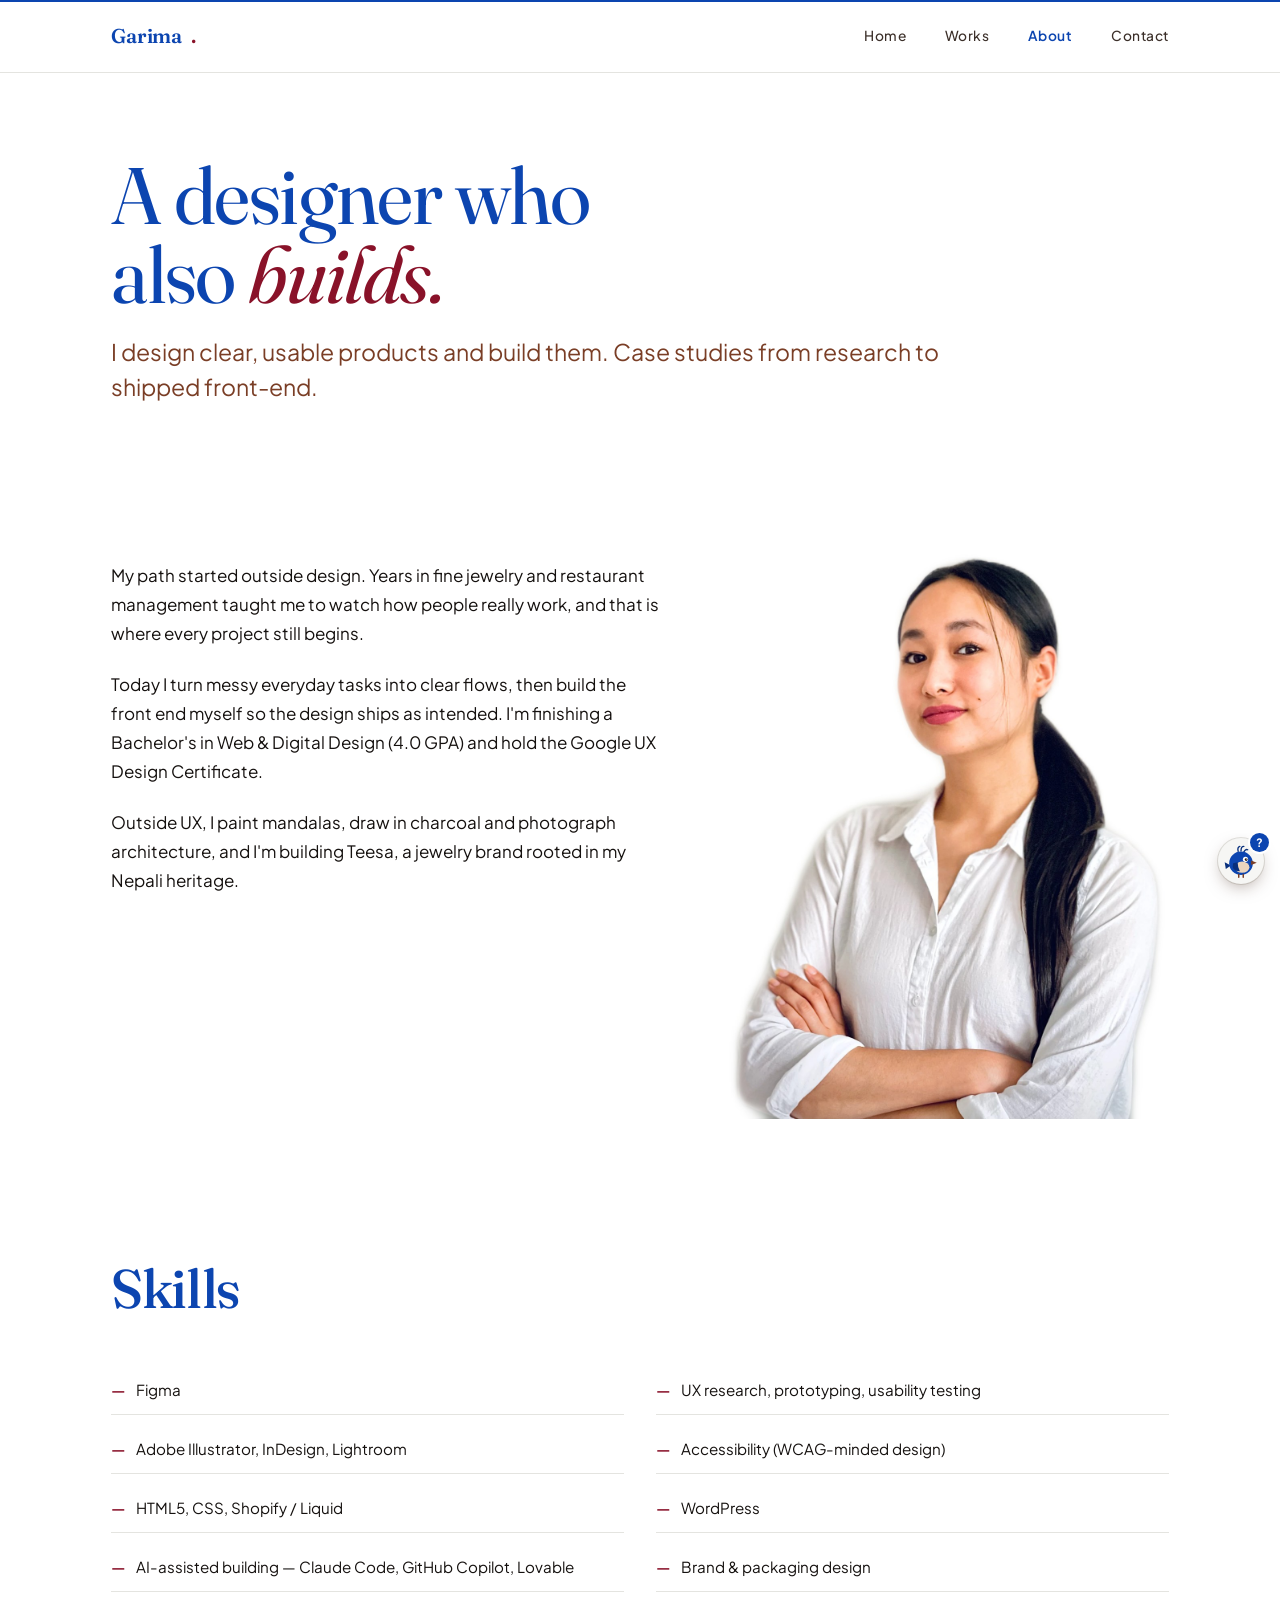
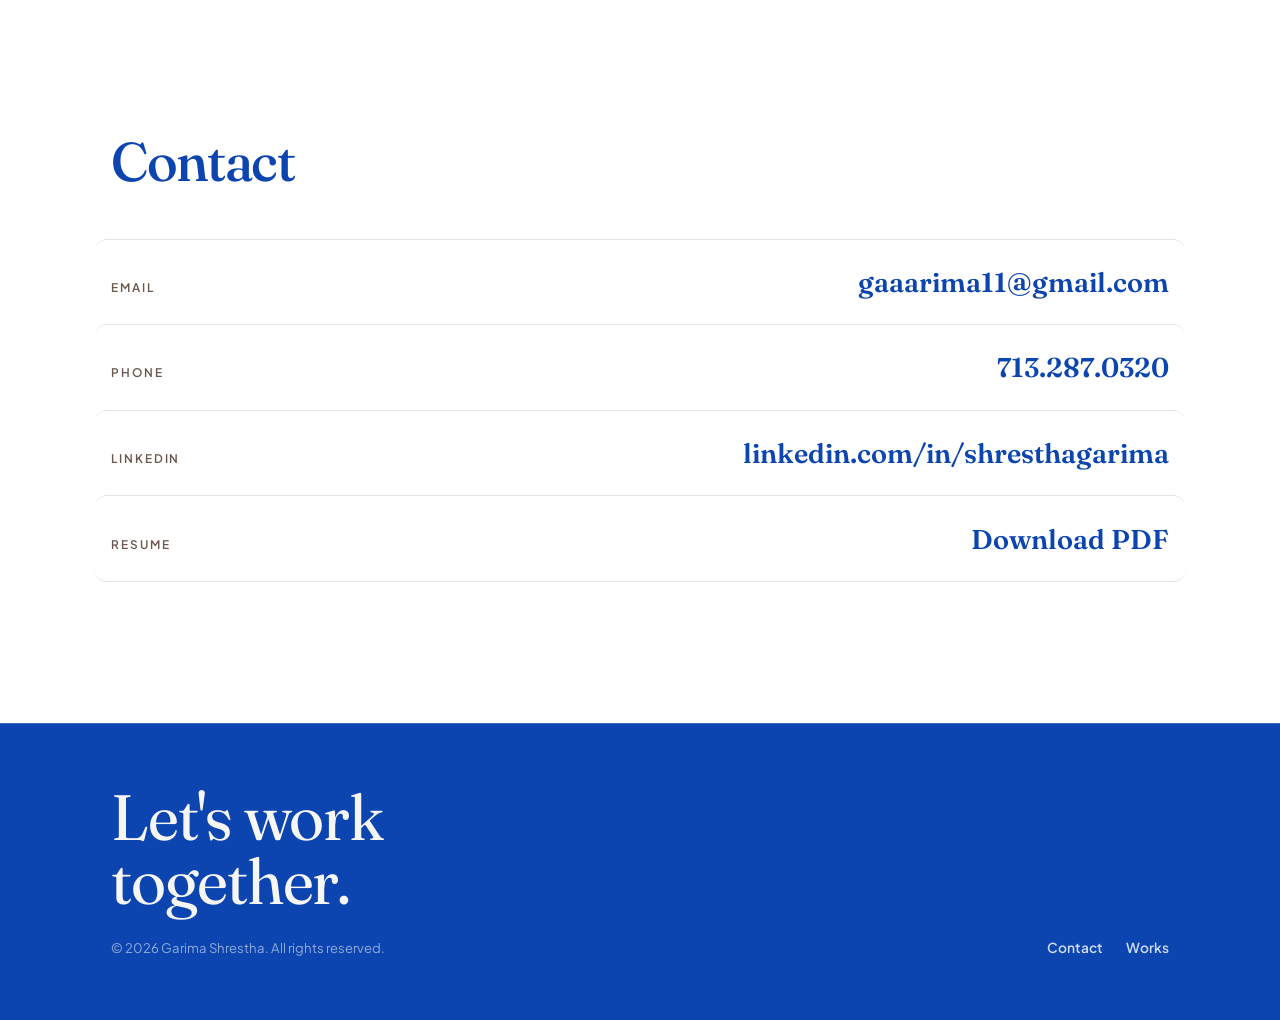
==== commit 6168a31a: "About: drop 'plus art and photography' from the intro Co-Authored-By: Claude Opus 5.5 <noreply@anthr" ====
--- a/about.html
+++ b/about.html
@@ -37,7 +37,7 @@
   <main id="main">
     <section class="hero wrap cs-hero">
       <h1 class="cs-title reveal" data-delay="1" style="margin-top:1.2rem;">A designer who<br />also <span class="serif-it accent">builds.</span></h1>
-      <p class="lead reveal" data-delay="2" style="margin-top:1.4rem;">I design clear, usable products and build them. Case studies from research to shipped front-end, plus art and photography.</p>
+      <p class="lead reveal" data-delay="2" style="margin-top:1.4rem;">I design clear, usable products and build them. Case studies from research to shipped front-end.</p>
     </section>
 
     <section class="section--tight wrap">
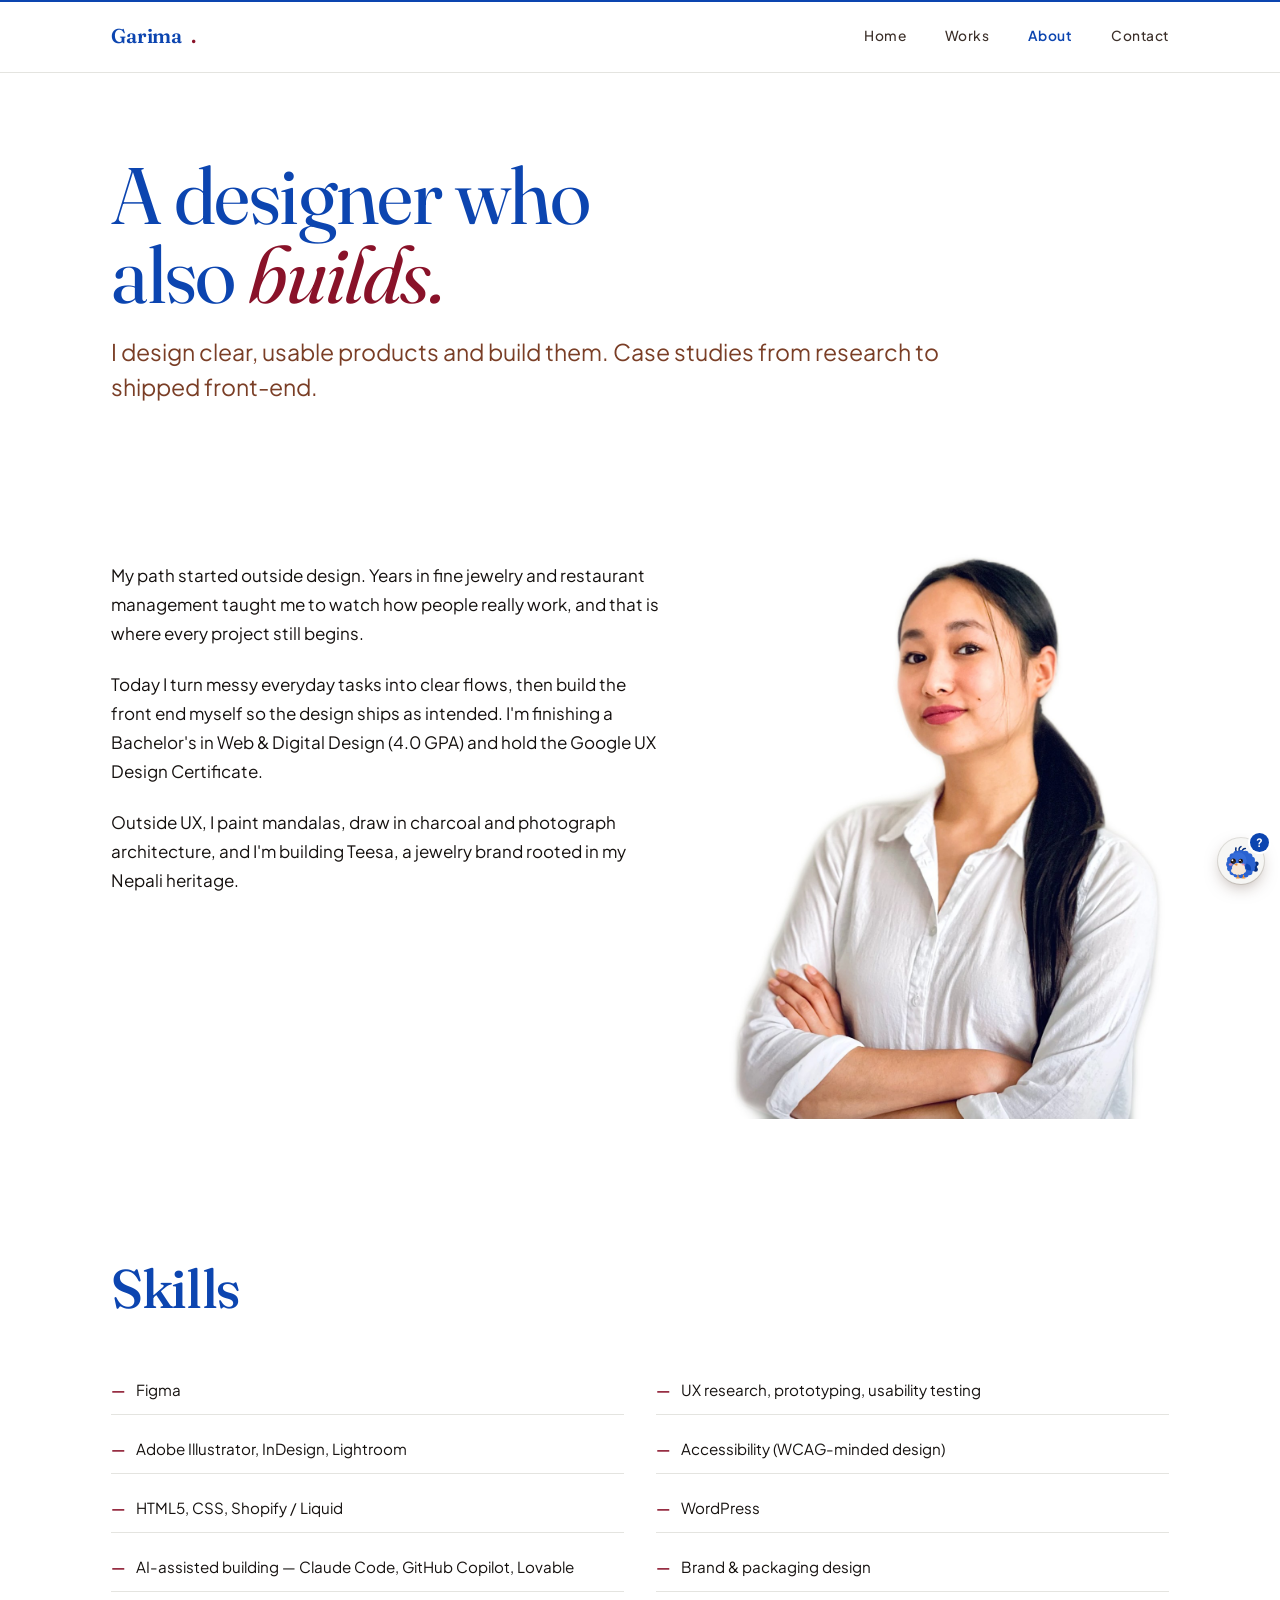
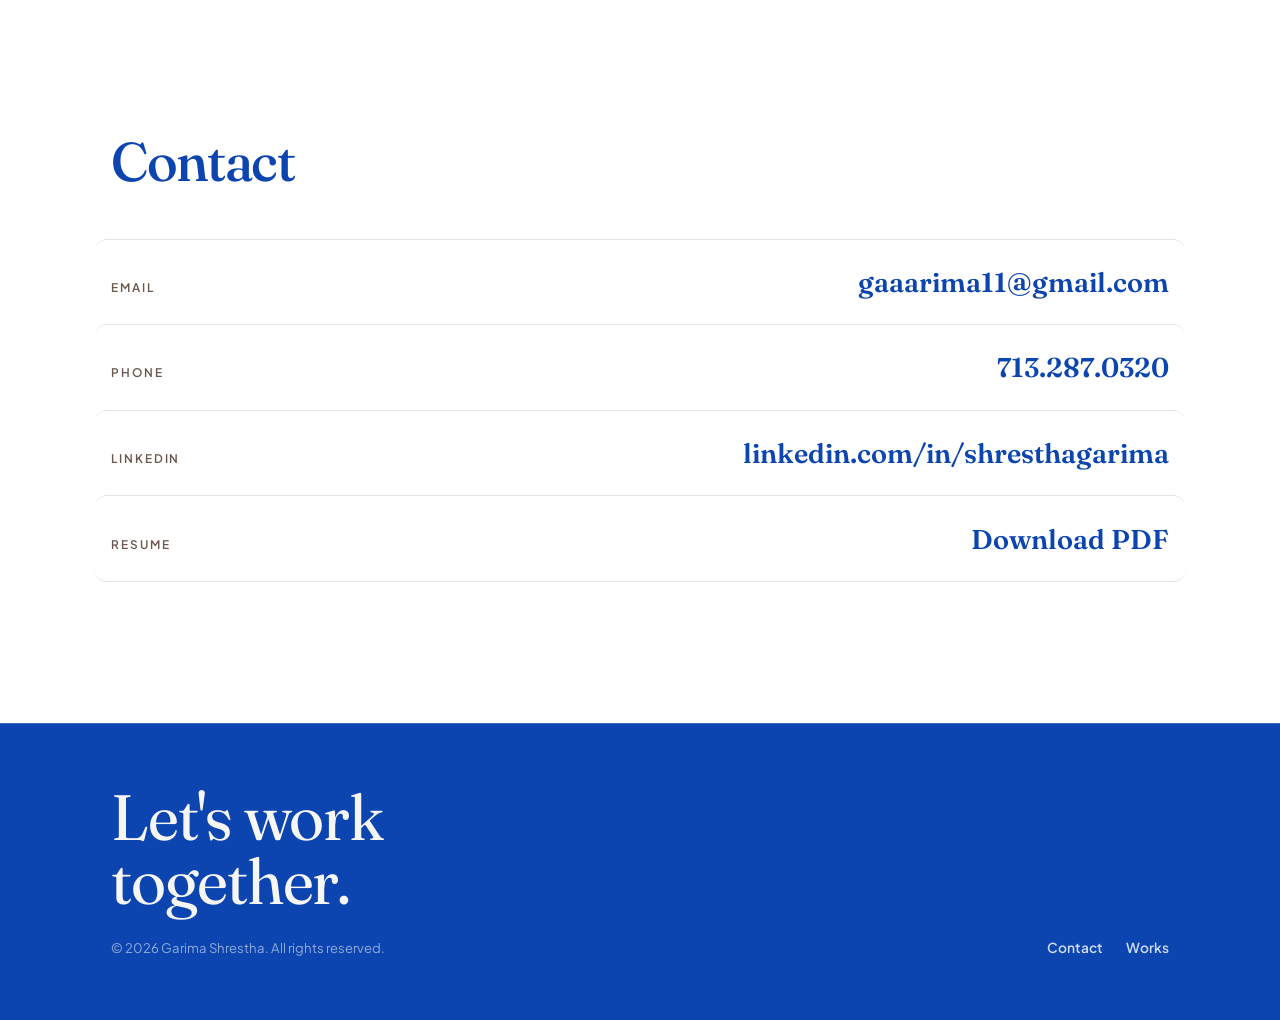
==== commit 7fc46907: "Assistant bird: cuter, fluffier and facing left Co-Authored-By: Claude Opus 5.5 <noreply@anthropic.c" ====
--- a/about.html
+++ b/about.html
@@ -14,7 +14,7 @@
   <link rel="preconnect" href="https://fonts.googleapis.com" />
   <link rel="preconnect" href="https://fonts.gstatic.com" crossorigin />
   <link href="https://fonts.googleapis.com/css2?family=Fraunces:ital,opsz,wght@0,9..144,400;0,9..144,500;0,9..144,600;1,9..144,400;1,9..144,500&family=Plus+Jakarta+Sans:wght@400;500;600;700&display=swap" rel="stylesheet" />
-  <link rel="stylesheet" href="styles.css" />
+  <link rel="stylesheet" href="styles.css?v=2" />
   <link rel="icon" type="image/png" sizes="64x64" href="assets/favicon-64.png" media="(prefers-color-scheme: light)" />
   <link rel="icon" type="image/png" sizes="64x64" href="assets/favicon-64-white.png" media="(prefers-color-scheme: dark)" />
   <link rel="apple-touch-icon" href="assets/apple-touch-icon.png" />
@@ -96,6 +96,6 @@
   </footer>
 
   <script src="main.js"></script>
-  <script src="assistant.js" defer></script>
+  <script src="assistant.js?v=2" defer></script>
 </body>
 </html>
--- a/styles.css
+++ b/styles.css
@@ -886,3 +886,4 @@
 .zbox button { position: fixed; top: 14px; right: 18px; width: 44px; height: 44px; border-radius: 50%; border: 1px solid var(--line); background: var(--paper); font-size: 1.6rem; line-height: 1; cursor: pointer; color: var(--ink); }
 .portrait { display: block; width: 100%; height: auto; max-height: 80vh; object-fit: contain; }
 .brand { color: var(--claret); }
+.ask svg { width: 40px; height: 40px; }
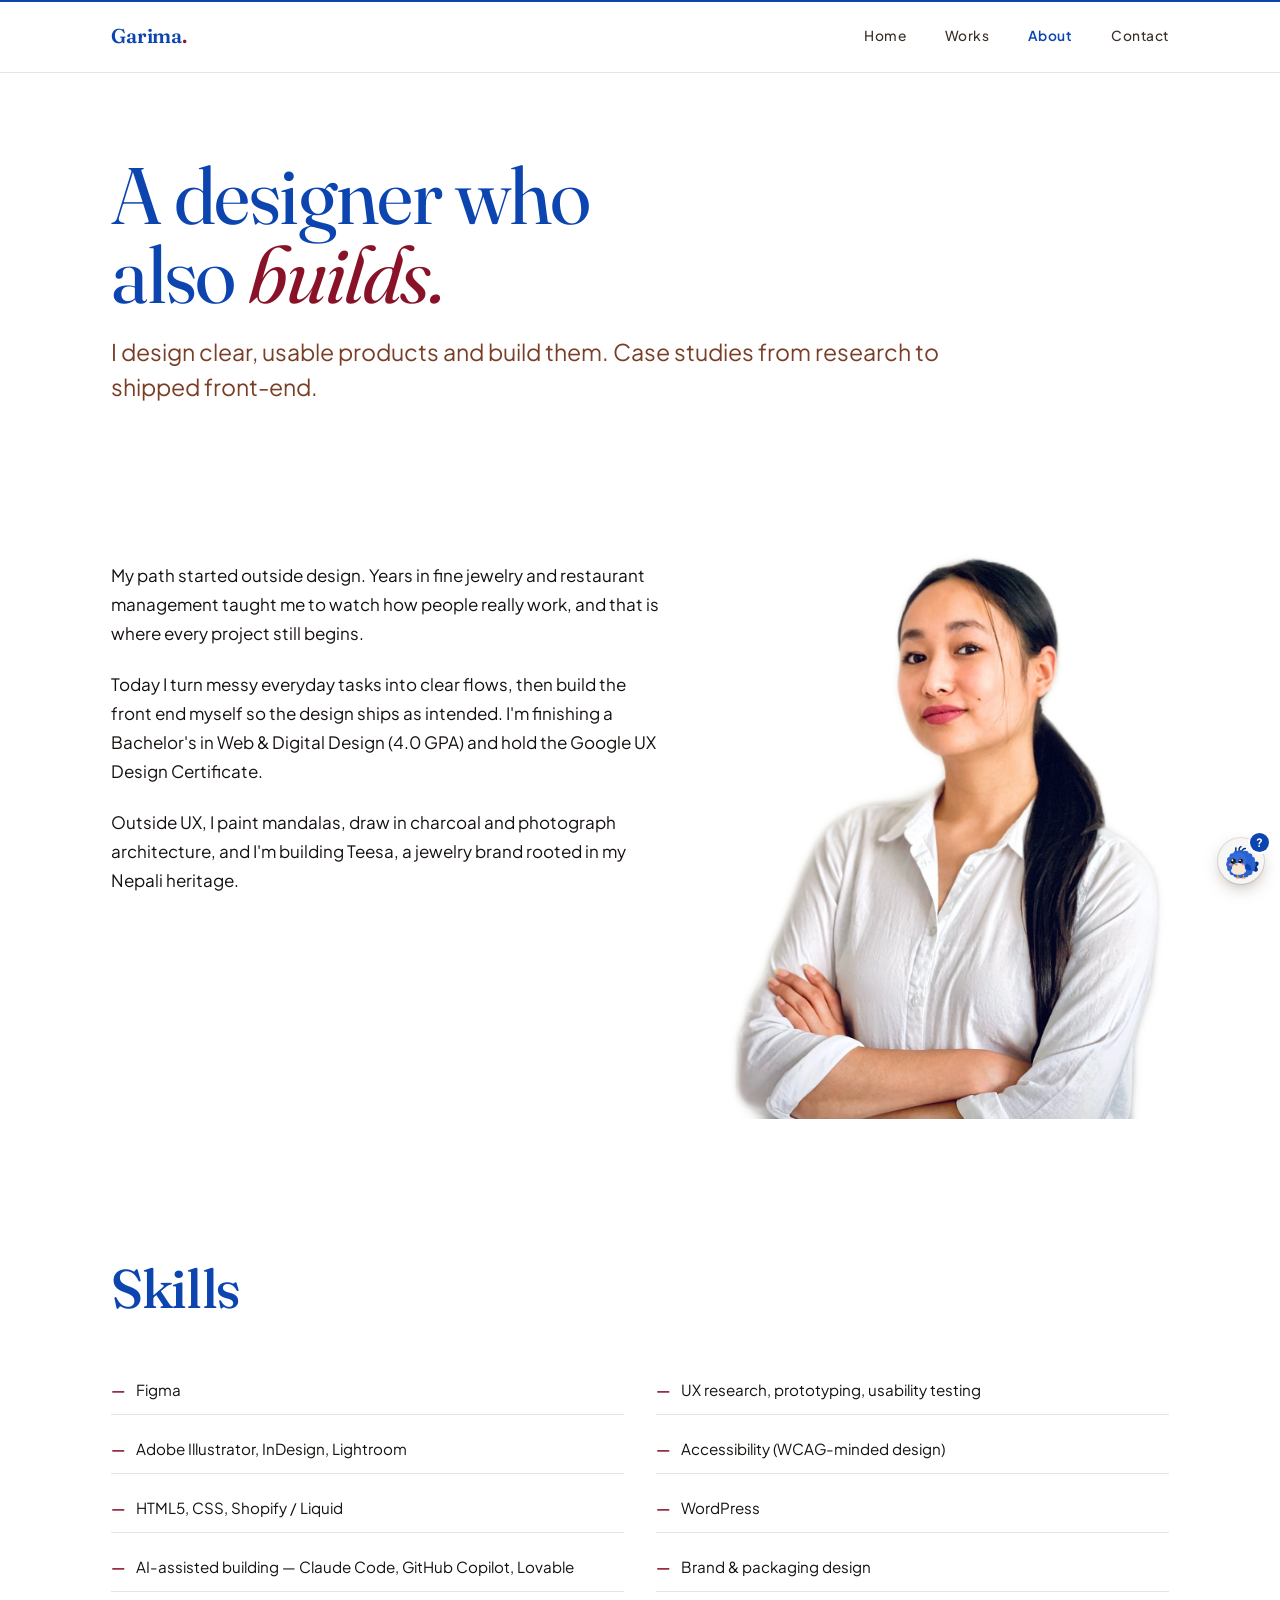
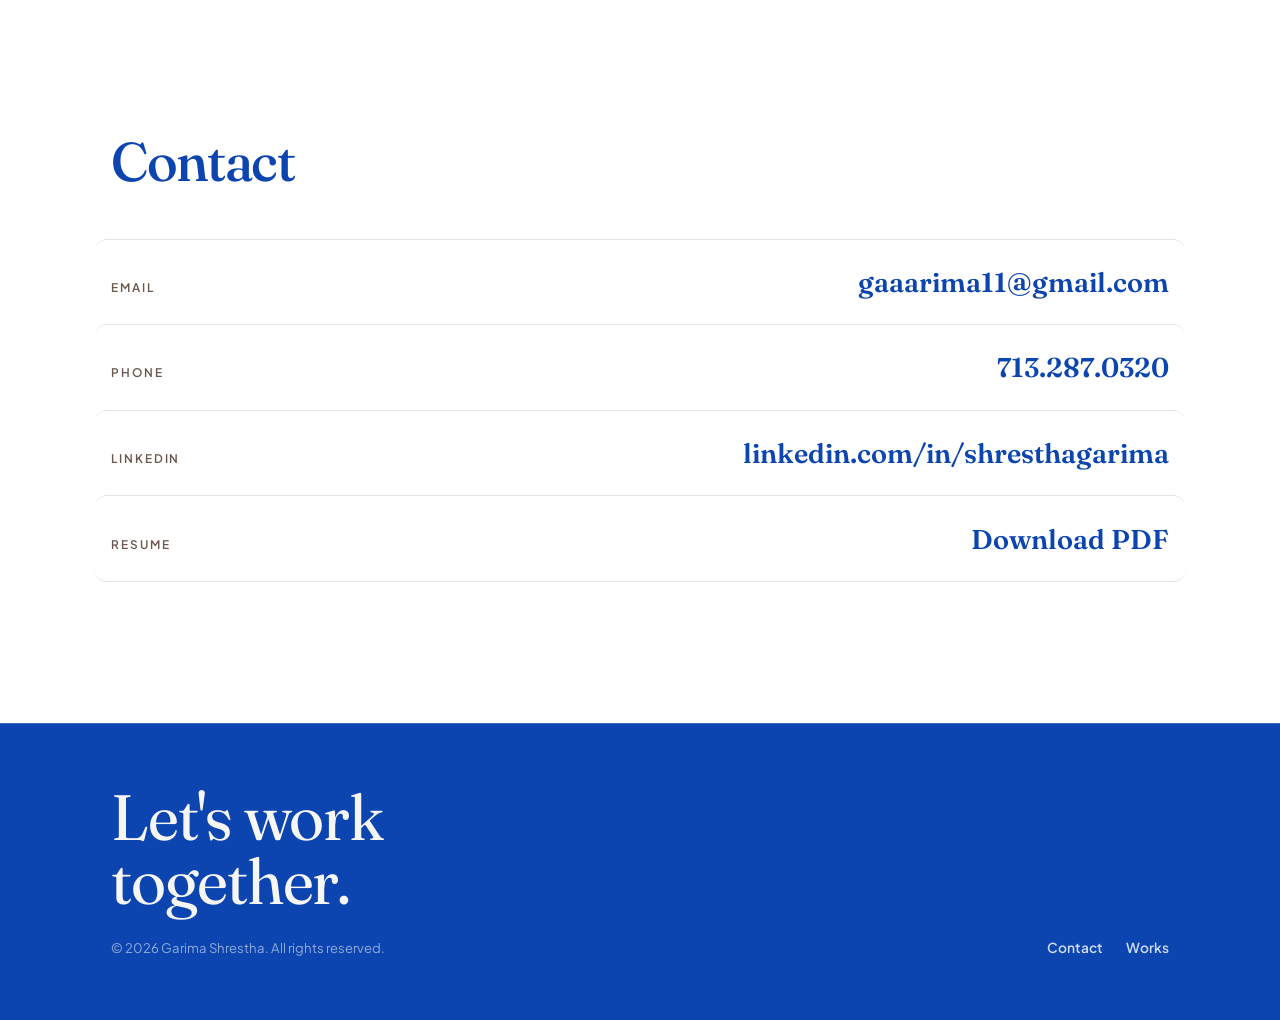
==== commit 0a36e135: "Header: no gap between Garima and the dot Co-Authored-By: Claude Opus 5.5 <noreply@anthropic.com>" ====
--- a/about.html
+++ b/about.html
@@ -14,7 +14,7 @@
   <link rel="preconnect" href="https://fonts.googleapis.com" />
   <link rel="preconnect" href="https://fonts.gstatic.com" crossorigin />
   <link href="https://fonts.googleapis.com/css2?family=Fraunces:ital,opsz,wght@0,9..144,400;0,9..144,500;0,9..144,600;1,9..144,400;1,9..144,500&family=Plus+Jakarta+Sans:wght@400;500;600;700&display=swap" rel="stylesheet" />
-  <link rel="stylesheet" href="styles.css?v=2" />
+  <link rel="stylesheet" href="styles.css?v=3" />
   <link rel="icon" type="image/png" sizes="64x64" href="assets/favicon-64.png" media="(prefers-color-scheme: light)" />
   <link rel="icon" type="image/png" sizes="64x64" href="assets/favicon-64-white.png" media="(prefers-color-scheme: dark)" />
   <link rel="apple-touch-icon" href="assets/apple-touch-icon.png" />
--- a/styles.css
+++ b/styles.css
@@ -887,3 +887,4 @@
 .portrait { display: block; width: 100%; height: auto; max-height: 80vh; object-fit: contain; }
 .brand { color: var(--claret); }
 .ask svg { width: 40px; height: 40px; }
+.brand { gap: 0; }
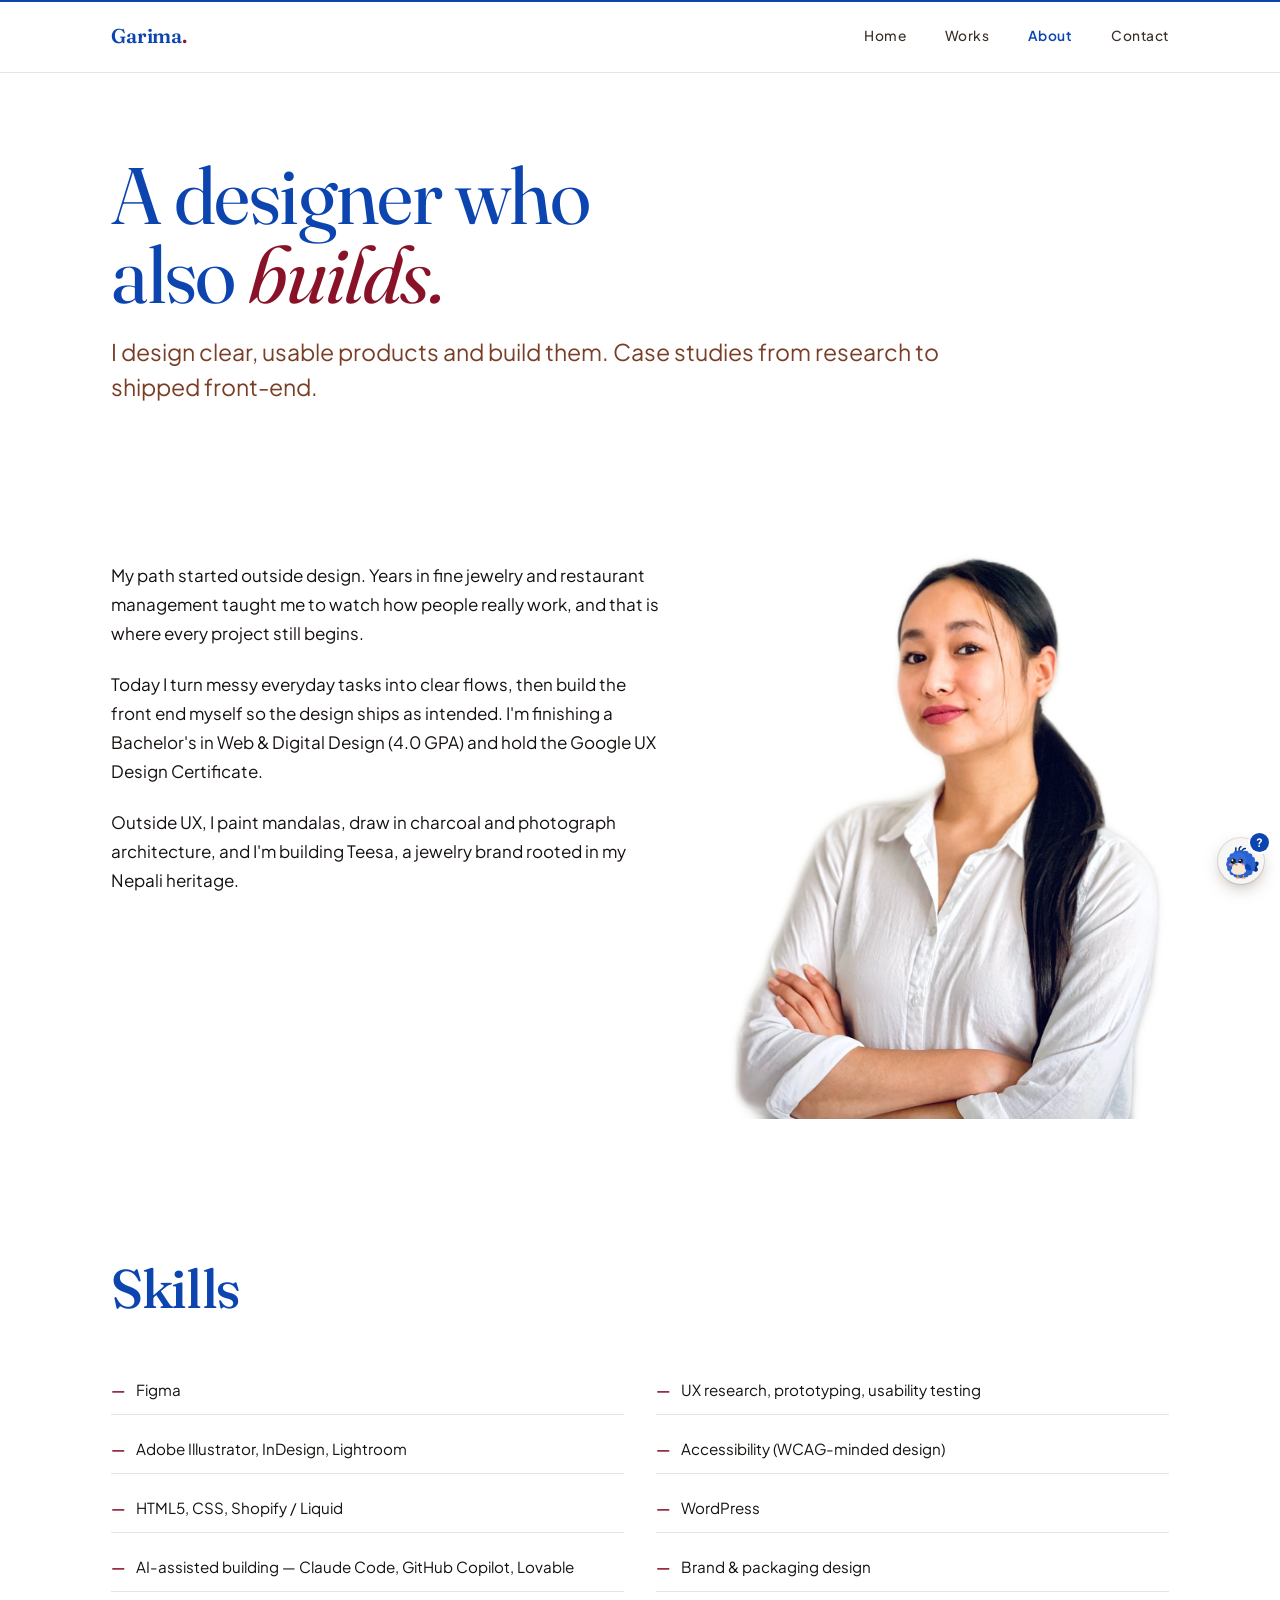
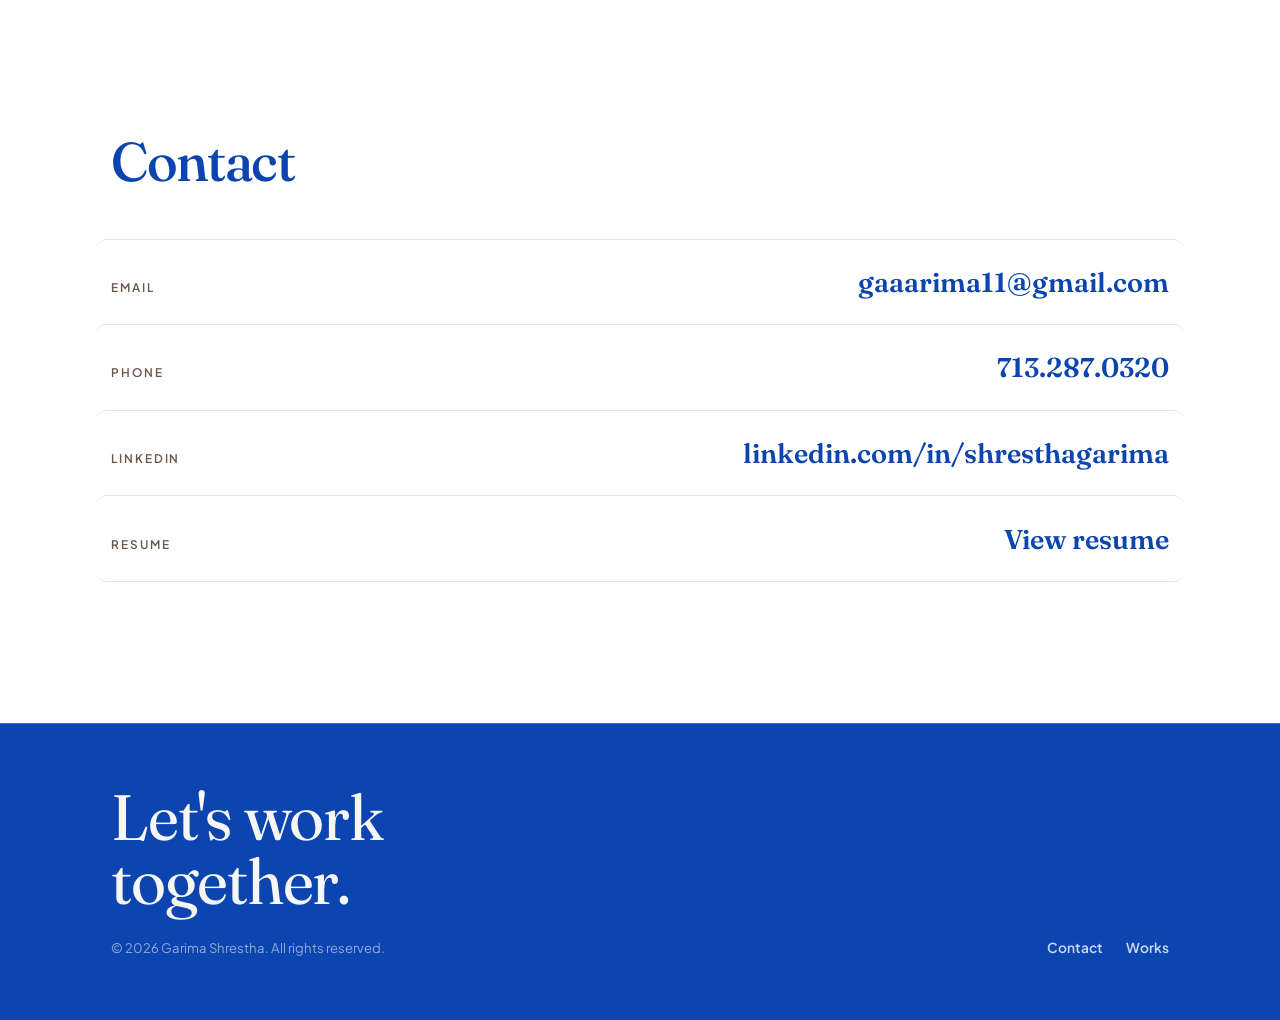
==== commit b6a72f24: "About: resume link reads View resume and opens the PDF Co-Authored-By: Claude Opus 5.5 <noreply@anth" ====
--- a/about.html
+++ b/about.html
@@ -77,7 +77,7 @@
         <li><span class="k">Email</span><a class="v link-underline" href="mailto:gaaarima11@gmail.com">gaaarima11@gmail.com</a></li>
         <li><span class="k">Phone</span><a class="v link-underline" href="tel:+17132870320">713.287.0320</a></li>
         <li><span class="k">LinkedIn</span><a class="v link-underline" href="https://www.linkedin.com/in/shresthagarima" target="_blank" rel="noopener">linkedin.com/in/shresthagarima</a></li>
-        <li><span class="k">Resume</span><a class="v link-underline" href="assets/Garima-Shrestha-Resume.pdf" download>Download PDF</a></li>
+        <li><span class="k">Resume</span><a class="v link-underline" href="assets/Garima-Shrestha-Resume.pdf" target="_blank" rel="noopener">View resume</a></li>
       </ul>
     </section>
   </main>
@@ -95,7 +95,7 @@
     </div>
   </footer>
 
-  <script src="main.js"></script>
-  <script src="assistant.js?v=2" defer></script>
+  <script src="main.js?v=2"></script>
+  <script src="assistant.js?v=3" defer></script>
 </body>
 </html>
